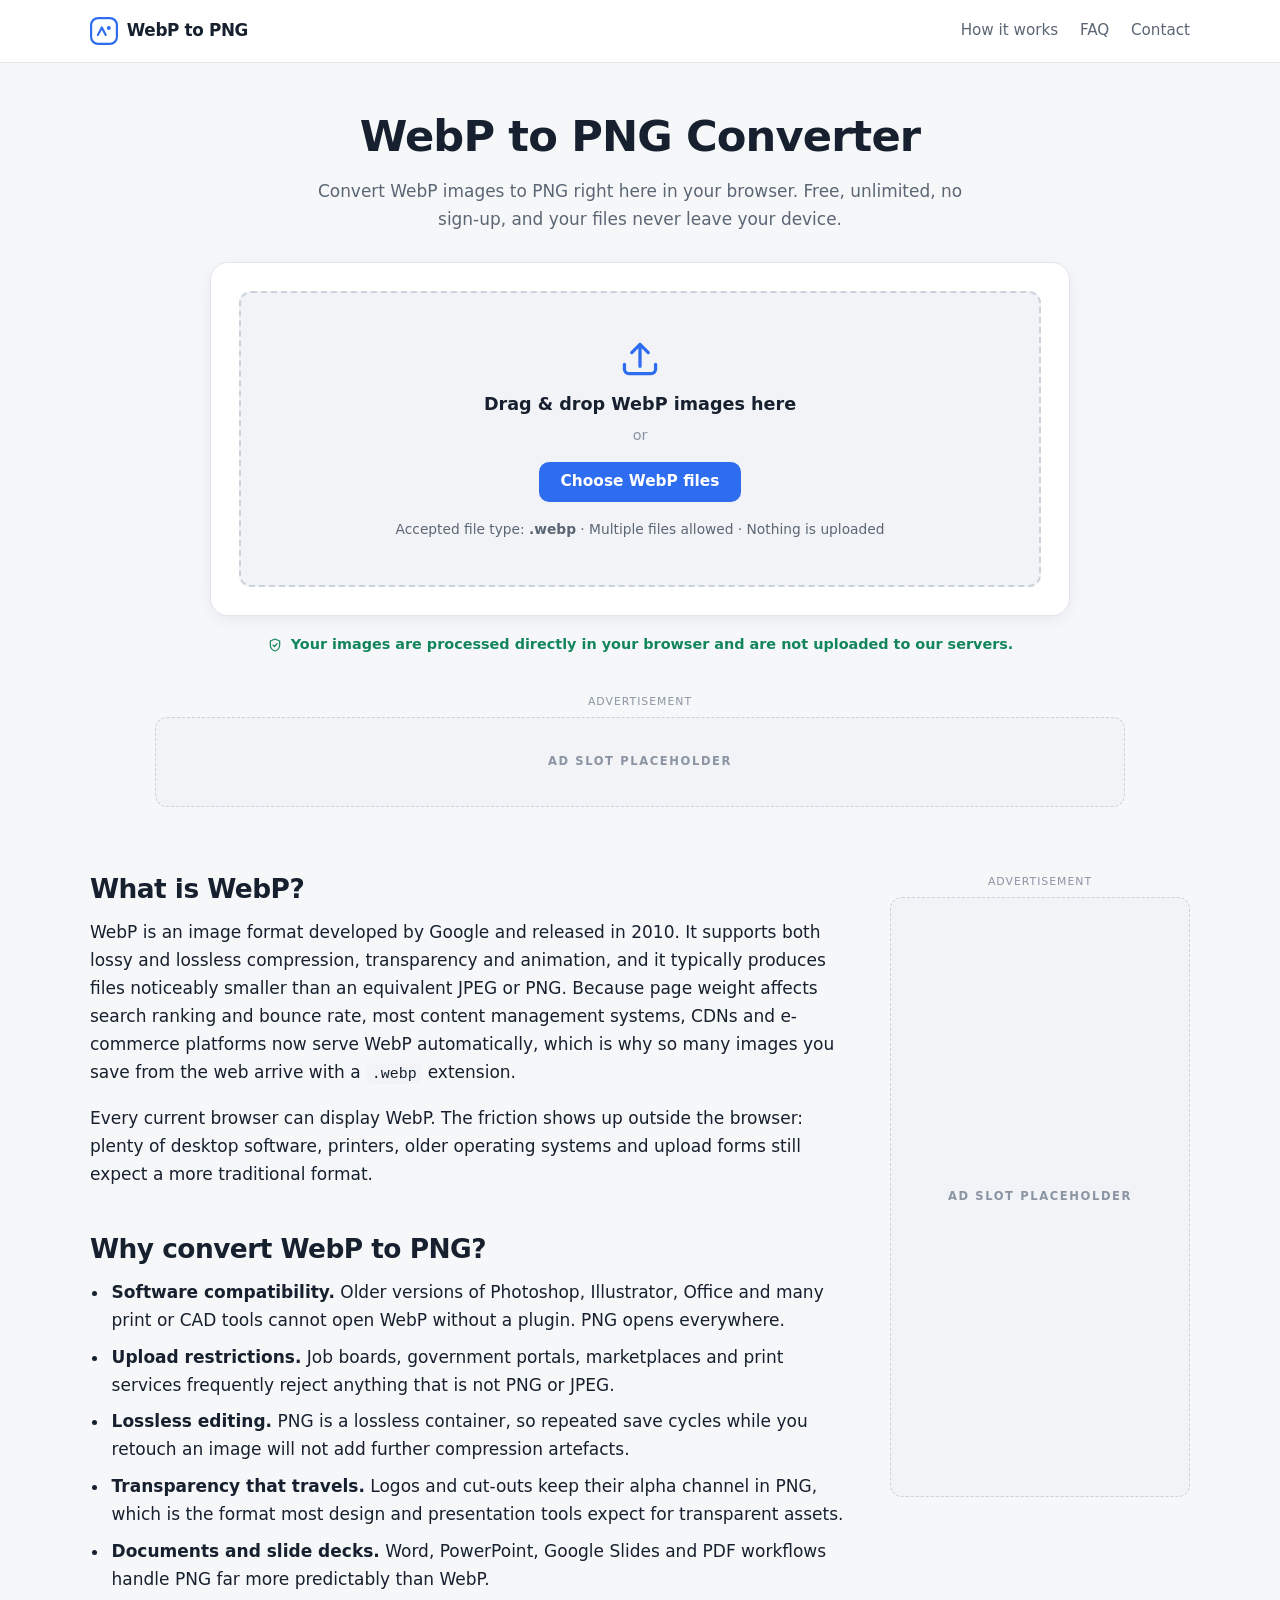
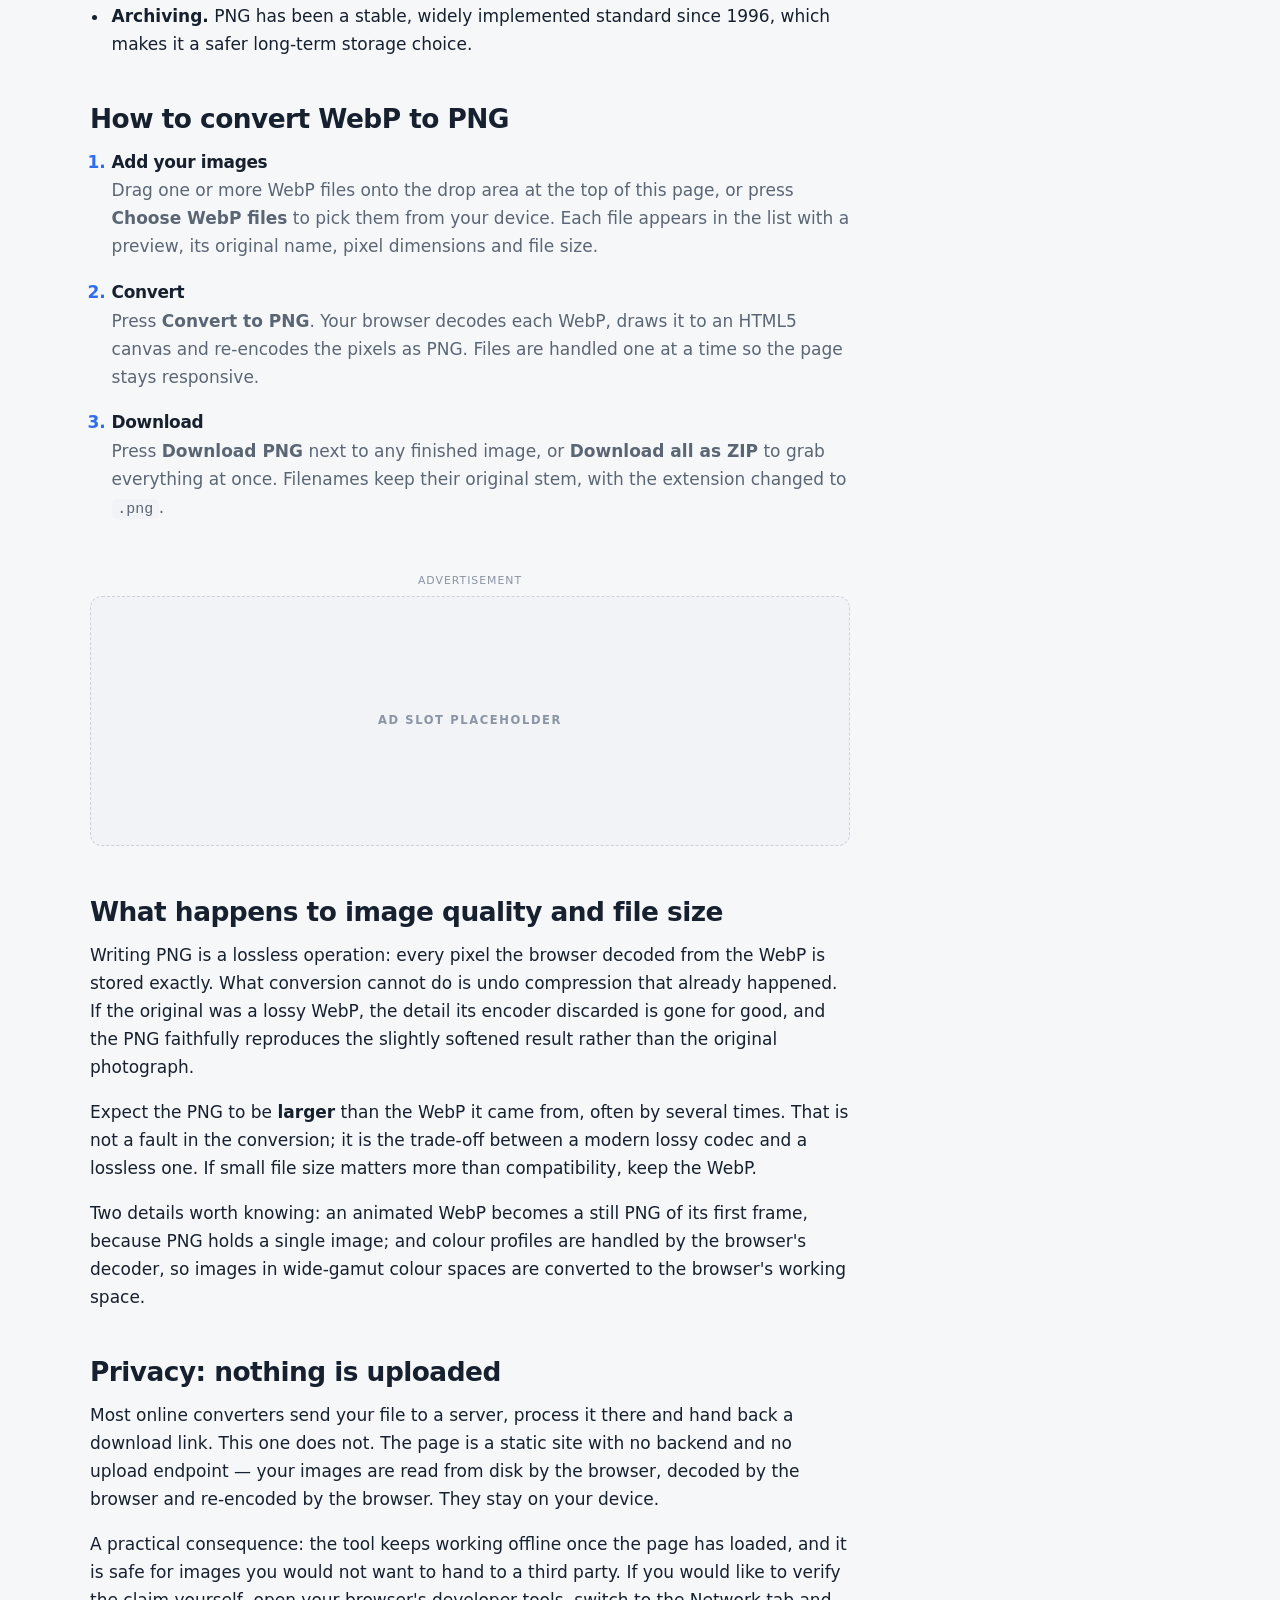
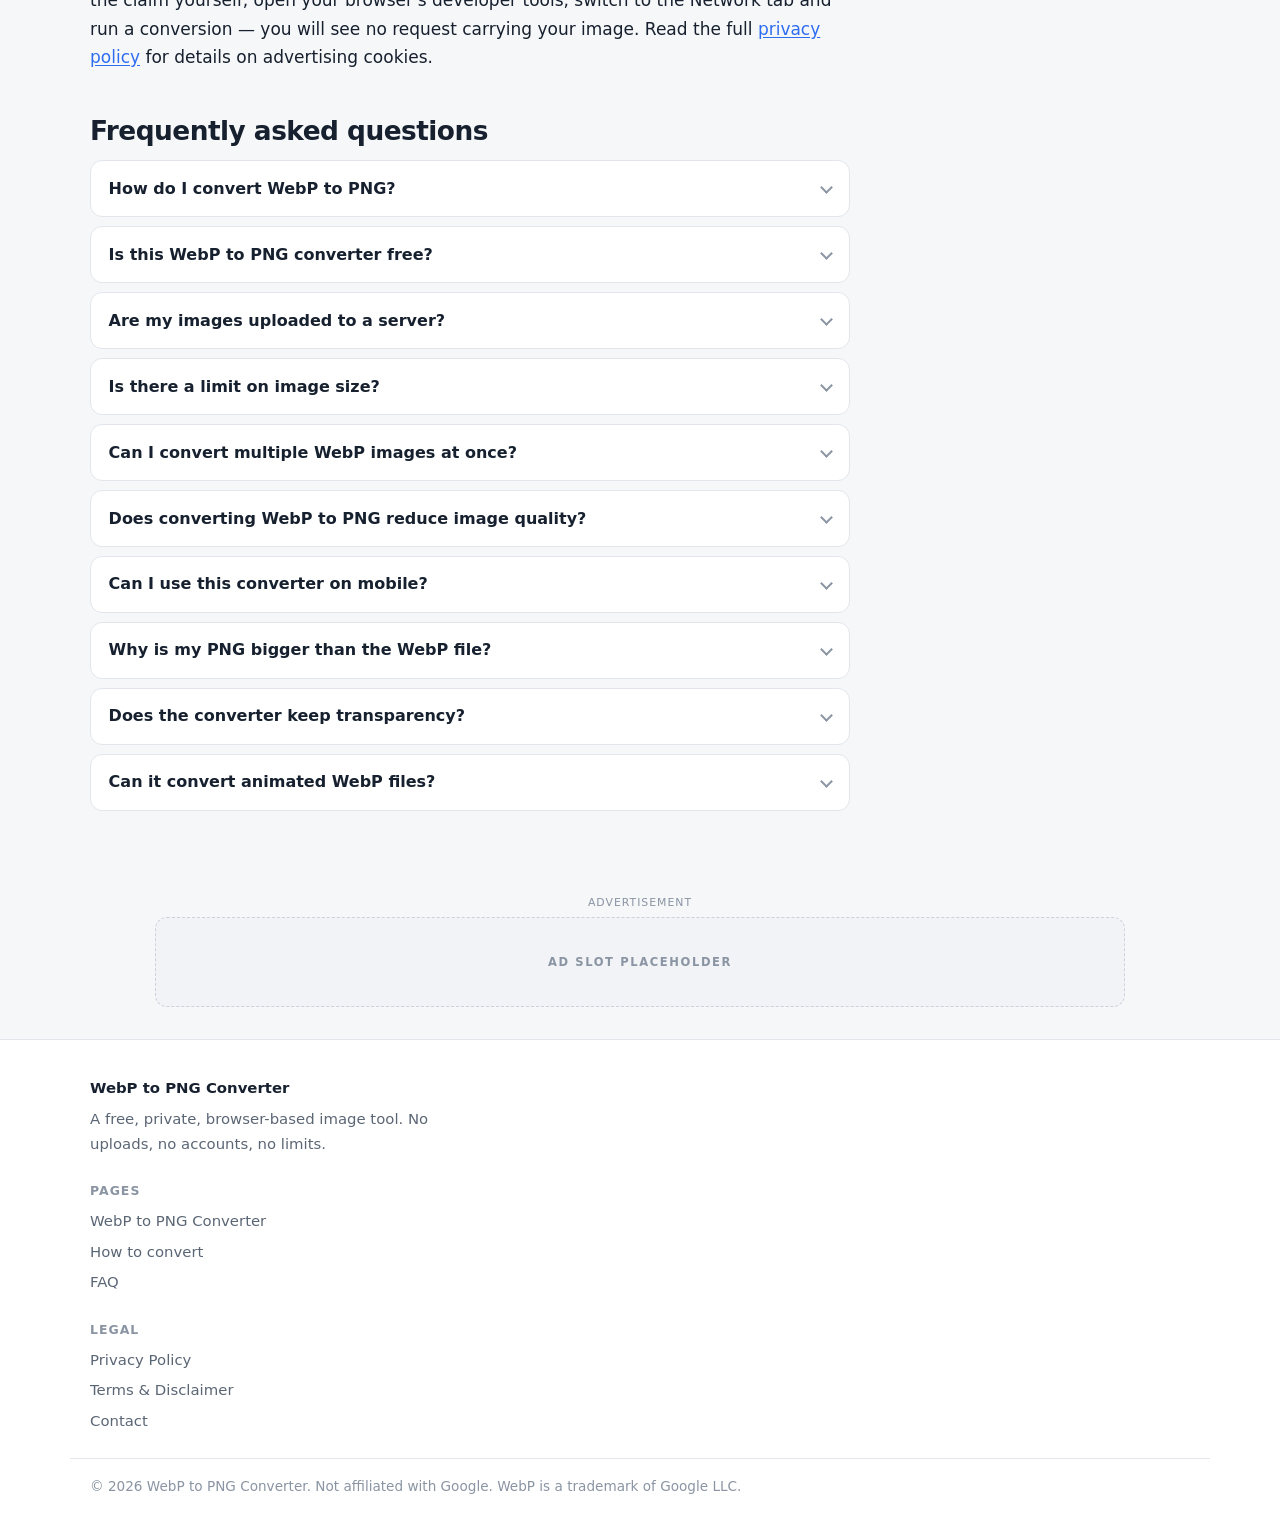
==== index.html @ 4c586018 "Add client-side WebP to PNG converter site A static, dependency-free tool that converts WebP images " ====
<!DOCTYPE html>
<html lang="en">
<head>
<meta charset="utf-8">
<meta name="viewport" content="width=device-width, initial-scale=1">
<meta name="theme-color" content="#0f172a" media="(prefers-color-scheme: dark)">
<meta name="theme-color" content="#ffffff" media="(prefers-color-scheme: light)">

<!-- ==========================================================================
     SEO METADATA
     Update the site URL in ONE place per page: the <link rel="canonical"> tag
     and the og:url / og:image tags below. See README.md -> "Configure site URL".
     ========================================================================== -->
<title>WebP to PNG Converter - Free Online Tool (No Upload)</title>
<meta name="description" content="Convert WebP to PNG online for free. Drag and drop one or many WebP images and download PNG files instantly. Conversion runs in your browser, so images are never uploaded.">
<link rel="canonical" href="https://tasmia288.github.io/image-tools/">
<meta name="robots" content="index, follow, max-image-preview:large">

<!-- Open Graph -->
<meta property="og:type" content="website">
<meta property="og:site_name" content="WebP to PNG Converter">
<meta property="og:title" content="WebP to PNG Converter - Free Online Tool (No Upload)">
<meta property="og:description" content="Convert WebP images to PNG in your browser. Free, unlimited, no sign-up, and your files never leave your device.">
<meta property="og:url" content="https://tasmia288.github.io/image-tools/">
<meta property="og:image" content="https://tasmia288.github.io/image-tools/assets/img/og-image.png">
<meta property="og:image:width" content="1200">
<meta property="og:image:height" content="630">
<meta property="og:image:alt" content="WebP to PNG Converter - convert images privately in your browser">
<meta property="og:locale" content="en_US">

<!-- Twitter / X -->
<meta name="twitter:card" content="summary_large_image">
<meta name="twitter:title" content="WebP to PNG Converter - Free Online Tool (No Upload)">
<meta name="twitter:description" content="Convert WebP images to PNG in your browser. Free, unlimited, no sign-up, and your files never leave your device.">
<meta name="twitter:image" content="https://tasmia288.github.io/image-tools/assets/img/og-image.png">

<link rel="icon" href="assets/img/favicon.svg" type="image/svg+xml">
<link rel="apple-touch-icon" href="assets/img/favicon.svg">
<link rel="stylesheet" href="assets/css/styles.css">

<!-- ==========================================================================
     GOOGLE SEARCH CONSOLE VERIFICATION
     Paste the HTML-tag verification meta here when you claim the property, e.g.
     <meta name="google-site-verification" content="YOUR_TOKEN">
     ========================================================================== -->

<!-- ==========================================================================
     GOOGLE ANALYTICS (optional)
     Paste your gtag.js snippet here. Left out by default so the page makes
     zero third-party requests out of the box.
     ========================================================================== -->

<!-- ==========================================================================
     GOOGLE ADSENSE LOADER
     After your site is approved, paste the single AdSense script tag here:
     <script async src="https://pagead2.googlesyndication.com/pagead/js/adsbygoogle.js?client=ca-pub-XXXXXXXXXXXXXXXX" crossorigin="anonymous"></script>
     Then fill in the individual .ad-slot containers further down the page.
     ========================================================================== -->

<script type="application/ld+json">
{
  "@context": "https://schema.org",
  "@graph": [
    {
      "@type": "WebApplication",
      "name": "WebP to PNG Converter",
      "url": "https://tasmia288.github.io/image-tools/",
      "applicationCategory": "MultimediaApplication",
      "operatingSystem": "Any modern web browser",
      "browserRequirements": "Requires JavaScript and HTML5 Canvas support",
      "description": "A free browser-based tool that converts WebP images to PNG without uploading files to a server.",
      "offers": { "@type": "Offer", "price": "0", "priceCurrency": "USD" }
    },
    {
      "@type": "HowTo",
      "name": "How to convert WebP to PNG",
      "totalTime": "PT1M",
      "step": [
        { "@type": "HowToStep", "name": "Add your WebP files", "text": "Drag WebP images onto the drop area, or use the Choose WebP files button to pick them from your device." },
        { "@type": "HowToStep", "name": "Convert", "text": "Press Convert to PNG. Each image is decoded and re-encoded as PNG inside your browser." },
        { "@type": "HowToStep", "name": "Download", "text": "Download each PNG individually, or use Download all as ZIP when you converted several images." }
      ]
    },
    {
      "@type": "FAQPage",
      "mainEntity": [
        {
          "@type": "Question",
          "name": "How do I convert WebP to PNG?",
          "acceptedAnswer": {
            "@type": "Answer",
            "text": "Add your WebP files to the drop area at the top of this page, press Convert to PNG, then download the results. The whole process runs in your browser and usually takes a second or two per image."
          }
        },
        {
          "@type": "Question",
          "name": "Is this WebP to PNG converter free?",
          "acceptedAnswer": {
            "@type": "Answer",
            "text": "Yes. There is no sign-up, no watermark and no daily quota. The site is supported by advertising, which is why you will see clearly marked ad areas around the tool."
          }
        },
        {
          "@type": "Question",
          "name": "Are my images uploaded to a server?",
          "acceptedAnswer": {
            "@type": "Answer",
            "text": "No. Conversion uses your browser's own image decoder and HTML5 Canvas. The site has no backend and no upload endpoint, so there is nowhere for a file to be sent. You can confirm this in the Network tab of your browser's developer tools."
          }
        },
        {
          "@type": "Question",
          "name": "Is there a limit on image size?",
          "acceptedAnswer": {
            "@type": "Answer",
            "text": "There is no fixed file-size limit, but conversion is bounded by your device's memory and your browser's maximum canvas size. Images wider or taller than 16,384 pixels, or with a very large total pixel count, may fail — mobile Safari is the strictest here. The tool tells you when an image exceeds what your browser can handle."
          }
        },
        {
          "@type": "Question",
          "name": "Can I convert multiple WebP images at once?",
          "acceptedAnswer": {
            "@type": "Answer",
            "text": "Yes. Add as many as you like. They are converted one after another so the interface stays responsive, and you can download them individually or together as a ZIP archive."
          }
        },
        {
          "@type": "Question",
          "name": "Does converting WebP to PNG reduce image quality?",
          "acceptedAnswer": {
            "@type": "Answer",
            "text": "The PNG step is lossless, so nothing is lost in conversion. However, if the source was a lossy WebP, the artefacts already baked into it remain — converting cannot restore detail that the WebP encoder discarded."
          }
        },
        {
          "@type": "Question",
          "name": "Can I use this converter on mobile?",
          "acceptedAnswer": {
            "@type": "Answer",
            "text": "Yes. The page is responsive and works in mobile Chrome, Safari, Firefox and Edge. Very large images may fail on phones because of tighter memory limits."
          }
        },
        {
          "@type": "Question",
          "name": "Why is my PNG bigger than the WebP file?",
          "acceptedAnswer": {
            "@type": "Answer",
            "text": "That is expected. WebP compresses photographic content much more aggressively than PNG. PNG is lossless, so it stores every pixel exactly and the file is usually several times larger."
          }
        },
        {
          "@type": "Question",
          "name": "Does the converter keep transparency?",
          "acceptedAnswer": {
            "@type": "Answer",
            "text": "Yes. WebP images with an alpha channel are drawn onto a transparent canvas, and PNG supports full alpha, so transparent areas survive the conversion."
          }
        },
        {
          "@type": "Question",
          "name": "Can it convert animated WebP files?",
          "acceptedAnswer": {
            "@type": "Answer",
            "text": "Only the first frame. PNG is a single-frame format, so an animated WebP converts to a still image."
          }
        }
      ]
    }
  ]
}
</script>
</head>
<body>

<a class="skip-link" href="#converter">Skip to the converter</a>

<header class="site-header">
  <div class="wrap header-inner">
    <a class="brand" href="./" aria-label="WebP to PNG Converter, home">
      <svg class="brand-mark" width="28" height="28" viewBox="0 0 32 32" aria-hidden="true" focusable="false">
        <rect x="1.25" y="1.25" width="29.5" height="29.5" rx="8" fill="none" stroke="currentColor" stroke-width="2.5"/>
        <path d="M9 20.5 13.5 12l4.5 8.5" fill="none" stroke="currentColor" stroke-width="2.5" stroke-linecap="round" stroke-linejoin="round"/>
        <circle cx="21.5" cy="12.5" r="2.25" fill="currentColor"/>
      </svg>
      <span class="brand-text">WebP&nbsp;to&nbsp;PNG</span>
    </a>
    <nav class="site-nav" aria-label="Primary">
      <a href="#how-to">How it works</a>
      <a href="#faq">FAQ</a>
      <a href="contact.html">Contact</a>
    </nav>
  </div>
</header>

<main id="main">

  <!-- ===================== CONVERTER (the product) ===================== -->
  <section class="hero" id="converter" aria-labelledby="page-title">
    <div class="wrap">
      <h1 id="page-title">WebP to PNG Converter</h1>
      <p class="lede">
        Convert WebP images to PNG right here in your browser. Free, unlimited, no sign-up,
        and your files never leave your device.
      </p>

      <div class="tool-card">
        <!-- Drop zone. The visible button is a real <label> for the file input,
             so keyboard and screen-reader users get the same entry point. -->
        <div class="dropzone" id="dropzone">
          <svg class="dropzone-icon" width="44" height="44" viewBox="0 0 24 24" aria-hidden="true" focusable="false">
            <path d="M12 16V4m0 0L7.5 8.5M12 4l4.5 4.5" fill="none" stroke="currentColor" stroke-width="1.8" stroke-linecap="round" stroke-linejoin="round"/>
            <path d="M3.5 15v2.5A2.5 2.5 0 0 0 6 20h12a2.5 2.5 0 0 0 2.5-2.5V15" fill="none" stroke="currentColor" stroke-width="1.8" stroke-linecap="round"/>
          </svg>
          <p class="dropzone-title">Drag &amp; drop WebP images here</p>
          <p class="dropzone-sub">or</p>

          <input type="file" id="file-input" class="visually-hidden"
                 accept="image/webp,.webp" multiple
                 aria-describedby="file-help">
          <label class="btn btn-primary" for="file-input">Choose WebP files</label>

          <p class="dropzone-hint" id="file-help">
            Accepted file type: <strong>.webp</strong> &middot; Multiple files allowed &middot; Nothing is uploaded
          </p>
        </div>

        <!-- Live region: every status change is announced once, politely. -->
        <p class="status" id="status" role="status" aria-live="polite"></p>

        <div class="progress" id="progress" hidden>
          <div class="progress-bar" id="progress-bar" role="progressbar"
               aria-label="Conversion progress" aria-valuemin="0" aria-valuemax="100" aria-valuenow="0"></div>
        </div>

        <ul class="file-list" id="file-list" aria-label="Selected images"></ul>

        <div class="toolbar" id="toolbar" hidden>
          <button type="button" class="btn btn-primary" id="convert-btn">Convert to PNG</button>
          <button type="button" class="btn btn-secondary" id="download-all-btn" hidden>Download all as ZIP</button>
          <button type="button" class="btn btn-ghost" id="clear-btn">Clear all</button>
        </div>
      </div>

      <p class="privacy-note">
        <svg width="16" height="16" viewBox="0 0 24 24" aria-hidden="true" focusable="false">
          <path d="M12 3l7 3v5.5c0 4.3-2.9 8.2-7 9.5-4.1-1.3-7-5.2-7-9.5V6l7-3z" fill="none" stroke="currentColor" stroke-width="1.8" stroke-linejoin="round"/>
          <path d="M9 12.2l2.1 2.1L15.2 10" fill="none" stroke="currentColor" stroke-width="1.8" stroke-linecap="round" stroke-linejoin="round"/>
        </svg>
        Your images are processed directly in your browser and are not uploaded to our servers.
      </p>

      <noscript>
        <p class="alert">This converter needs JavaScript, because the conversion runs on your own device rather than on a server. Please enable JavaScript to use the tool.</p>
      </noscript>
    </div>
  </section>

  <!-- =========================================================================
       AD SLOT 1 - horizontal leaderboard, below the converter.
       Replace the placeholder <div> inside with your AdSense <ins> unit:
         <ins class="adsbygoogle" style="display:block"
              data-ad-client="ca-pub-XXXXXXXXXXXXXXXX"
              data-ad-slot="XXXXXXXXXX"
              data-ad-format="auto" data-full-width-responsive="true"></ins>
         <script>(adsbygoogle = window.adsbygoogle || []).push({});</script>
       Keep the <aside class="ad-slot"> wrapper - it reserves height so the page
       does not shift when the ad loads.
       ========================================================================= -->
  <aside class="ad-slot ad-slot--leaderboard wrap" aria-label="Advertisement">
    <div class="ad-container">AD SLOT PLACEHOLDER</div>
  </aside>

  <!-- ===================== SEO / HELP CONTENT ===================== -->
  <div class="wrap content-grid">
    <div class="content-main">

      <section class="section" id="what-is-webp" aria-labelledby="what-is-webp-h">
        <h2 id="what-is-webp-h">What is WebP?</h2>
        <p>
          WebP is an image format developed by Google and released in 2010. It supports both lossy and
          lossless compression, transparency and animation, and it typically produces files
          noticeably smaller than an equivalent JPEG or PNG. Because page weight affects search ranking
          and bounce rate, most content management systems, CDNs and e-commerce platforms now serve WebP
          automatically, which is why so many images you save from the web arrive with a
          <code>.webp</code> extension.
        </p>
        <p>
          Every current browser can display WebP. The friction shows up outside the browser: plenty of
          desktop software, printers, older operating systems and upload forms still expect a more
          traditional format.
        </p>
      </section>

      <section class="section" id="why-convert" aria-labelledby="why-convert-h">
        <h2 id="why-convert-h">Why convert WebP to PNG?</h2>
        <ul class="reason-list">
          <li><strong>Software compatibility.</strong> Older versions of Photoshop, Illustrator, Office and many print or CAD tools cannot open WebP without a plugin. PNG opens everywhere.</li>
          <li><strong>Upload restrictions.</strong> Job boards, government portals, marketplaces and print services frequently reject anything that is not PNG or JPEG.</li>
          <li><strong>Lossless editing.</strong> PNG is a lossless container, so repeated save cycles while you retouch an image will not add further compression artefacts.</li>
          <li><strong>Transparency that travels.</strong> Logos and cut-outs keep their alpha channel in PNG, which is the format most design and presentation tools expect for transparent assets.</li>
          <li><strong>Documents and slide decks.</strong> Word, PowerPoint, Google Slides and PDF workflows handle PNG far more predictably than WebP.</li>
          <li><strong>Archiving.</strong> PNG has been a stable, widely implemented standard since 1996, which makes it a safer long-term storage choice.</li>
        </ul>
      </section>

      <section class="section" id="how-to" aria-labelledby="how-to-h">
        <h2 id="how-to-h">How to convert WebP to PNG</h2>
        <ol class="steps">
          <li>
            <h3>Add your images</h3>
            <p>Drag one or more WebP files onto the drop area at the top of this page, or press <strong>Choose WebP files</strong> to pick them from your device. Each file appears in the list with a preview, its original name, pixel dimensions and file size.</p>
          </li>
          <li>
            <h3>Convert</h3>
            <p>Press <strong>Convert to PNG</strong>. Your browser decodes each WebP, draws it to an HTML5 canvas and re-encodes the pixels as PNG. Files are handled one at a time so the page stays responsive.</p>
          </li>
          <li>
            <h3>Download</h3>
            <p>Press <strong>Download PNG</strong> next to any finished image, or <strong>Download all as ZIP</strong> to grab everything at once. Filenames keep their original stem, with the extension changed to <code>.png</code>.</p>
          </li>
        </ol>
      </section>

      <!-- =====================================================================
           AD SLOT 2 - in-content rectangle, between two content sections.
           Insert your responsive AdSense <ins> unit inside .ad-container.
           Hidden on small screens (see styles.css) to keep mobile ad density low.
           ===================================================================== -->
      <aside class="ad-slot ad-slot--incontent" aria-label="Advertisement">
        <div class="ad-container">AD SLOT PLACEHOLDER</div>
      </aside>

      <section class="section" id="quality" aria-labelledby="quality-h">
        <h2 id="quality-h">What happens to image quality and file size</h2>
        <p>
          Writing PNG is a lossless operation: every pixel the browser decoded from the WebP is stored
          exactly. What conversion cannot do is undo compression that already happened. If the original
          was a lossy WebP, the detail its encoder discarded is gone for good, and the PNG faithfully
          reproduces the slightly softened result rather than the original photograph.
        </p>
        <p>
          Expect the PNG to be <strong>larger</strong> than the WebP it came from, often by several times.
          That is not a fault in the conversion; it is the trade-off between a modern lossy codec and a
          lossless one. If small file size matters more than compatibility, keep the WebP.
        </p>
        <p>
          Two details worth knowing: an animated WebP becomes a still PNG of its first frame, because PNG
          holds a single image; and colour profiles are handled by the browser's decoder, so images in
          wide-gamut colour spaces are converted to the browser's working space.
        </p>
      </section>

      <section class="section" id="privacy-section" aria-labelledby="privacy-h">
        <h2 id="privacy-h">Privacy: nothing is uploaded</h2>
        <p>
          Most online converters send your file to a server, process it there and hand back a download
          link. This one does not. The page is a static site with no backend and no upload endpoint —
          your images are read from disk by the browser, decoded by the browser and re-encoded by the
          browser. They stay on your device.
        </p>
        <p>
          A practical consequence: the tool keeps working offline once the page has loaded, and it is
          safe for images you would not want to hand to a third party. If you would like to verify the
          claim yourself, open your browser's developer tools, switch to the Network tab and run a
          conversion — you will see no request carrying your image. Read the full
          <a href="privacy.html">privacy policy</a> for details on advertising cookies.
        </p>
      </section>

      <section class="section" id="faq" aria-labelledby="faq-h">
        <h2 id="faq-h">Frequently asked questions</h2>
        <div class="faq">
          <details>
            <summary>How do I convert WebP to PNG?</summary>
            <p>Add your WebP files to the drop area at the top of this page, press <strong>Convert to PNG</strong>, then download the results. The whole process runs in your browser and usually takes a second or two per image.</p>
          </details>
          <details>
            <summary>Is this WebP to PNG converter free?</summary>
            <p>Yes. There is no sign-up, no watermark and no daily quota. The site is supported by advertising, which is why you will see clearly marked ad areas around the tool.</p>
          </details>
          <details>
            <summary>Are my images uploaded to a server?</summary>
            <p>No. Conversion uses your browser's own image decoder and HTML5 Canvas. The site has no backend and no upload endpoint, so there is nowhere for a file to be sent. You can confirm this in the Network tab of your browser's developer tools.</p>
          </details>
          <details>
            <summary>Is there a limit on image size?</summary>
            <p>There is no fixed file-size limit, but conversion is bounded by your device's memory and your browser's maximum canvas size. Images wider or taller than 16,384 pixels, or with a very large total pixel count, may fail — mobile Safari is the strictest here. The tool tells you when an image exceeds what your browser can handle.</p>
          </details>
          <details>
            <summary>Can I convert multiple WebP images at once?</summary>
            <p>Yes. Add as many as you like. They are converted one after another so the interface stays responsive, and you can download them individually or together as a ZIP archive.</p>
          </details>
          <details>
            <summary>Does converting WebP to PNG reduce image quality?</summary>
            <p>The PNG step is lossless, so nothing is lost in conversion. However, if the source was a lossy WebP, the artefacts already baked into it remain — converting cannot restore detail that the WebP encoder discarded.</p>
          </details>
          <details>
            <summary>Can I use this converter on mobile?</summary>
            <p>Yes. The page is responsive and works in mobile Chrome, Safari, Firefox and Edge. Very large images may fail on phones because of tighter memory limits.</p>
          </details>
          <details>
            <summary>Why is my PNG bigger than the WebP file?</summary>
            <p>That is expected. WebP compresses photographic content much more aggressively than PNG. PNG is lossless, so it stores every pixel exactly and the file is usually several times larger.</p>
          </details>
          <details>
            <summary>Does the converter keep transparency?</summary>
            <p>Yes. WebP images with an alpha channel are drawn onto a transparent canvas, and PNG supports full alpha, so transparent areas survive the conversion.</p>
          </details>
          <details>
            <summary>Can it convert animated WebP files?</summary>
            <p>Only the first frame. PNG is a single-frame format, so an animated WebP converts to a still image.</p>
          </details>
        </div>
      </section>

    </div>

    <!-- =======================================================================
         AD SLOT 3 - desktop sidebar, sticky. Sits beside the article text,
         never beside the converter or its buttons. Hidden below 1080px.
         Insert your AdSense <ins> unit inside .ad-container.
         ======================================================================= -->
    <aside class="ad-rail" aria-label="Advertisement">
      <div class="ad-slot ad-slot--rail">
        <div class="ad-container">AD SLOT PLACEHOLDER</div>
      </div>
    </aside>
  </div>

  <!-- =========================================================================
       AD SLOT 4 - horizontal unit above the footer, after the content.
       Insert your AdSense <ins> unit inside .ad-container.
       ========================================================================= -->
  <aside class="ad-slot ad-slot--leaderboard wrap" aria-label="Advertisement">
    <div class="ad-container">AD SLOT PLACEHOLDER</div>
  </aside>

</main>

<footer class="site-footer">
  <div class="wrap footer-inner">
    <div class="footer-brand">
      <strong>WebP to PNG Converter</strong>
      <p>A free, private, browser-based image tool. No uploads, no accounts, no limits.</p>
    </div>
    <nav class="footer-nav" aria-label="Footer">
      <h2 class="footer-heading">Pages</h2>
      <ul>
        <li><a href="./">WebP to PNG Converter</a></li>
        <li><a href="#how-to">How to convert</a></li>
        <li><a href="#faq">FAQ</a></li>
      </ul>
    </nav>
    <nav class="footer-nav" aria-label="Legal">
      <h2 class="footer-heading">Legal</h2>
      <ul>
        <li><a href="privacy.html">Privacy Policy</a></li>
        <li><a href="terms.html">Terms &amp; Disclaimer</a></li>
        <li><a href="contact.html">Contact</a></li>
      </ul>
    </nav>
  </div>
  <div class="wrap footer-bottom">
    <p>&copy; <span id="year">2026</span> WebP to PNG Converter. Not affiliated with Google. WebP is a trademark of Google LLC.</p>
  </div>
</footer>

<script type="module" src="assets/js/app.js"></script>
</body>
</html>
---- assets/css/styles.css ----
/* ==========================================================================
   WebP to PNG Converter - single stylesheet
   Order: tokens -> reset -> layout -> header -> converter -> content -> ads
          -> footer -> responsive
   No external fonts or CSS frameworks: the page renders on first paint.
   ========================================================================== */

/* ---------- Design tokens ---------- */
:root {
  --bg:            #f6f7f9;
  --surface:       #ffffff;
  --surface-alt:   #f1f3f6;
  --border:        #e2e6ec;
  --border-strong: #cbd2dc;
  --text:          #16202e;
  --text-muted:    #5b6675;
  --text-faint:    #8a94a3;
  --accent:        #2f6df0;
  --accent-hover:  #2559cc;
  --accent-soft:   #eaf1fe;
  --success:       #12855b;
  --success-soft:  #e6f5ef;
  --danger:        #c2321f;
  --danger-soft:   #fdecea;

  --radius:    12px;
  --radius-lg: 18px;
  --shadow-sm: 0 1px 2px rgba(16, 24, 40, .05);
  --shadow-md: 0 4px 20px -6px rgba(16, 24, 40, .12);

  --wrap:   1140px;
  --gutter: 20px;

  --font: system-ui, -apple-system, "Segoe UI", Roboto, "Helvetica Neue", Arial, sans-serif;
  --mono: ui-monospace, SFMono-Regular, Menlo, Consolas, monospace;
}

@media (prefers-color-scheme: dark) {
  :root {
    --bg:            #0e131b;
    --surface:       #161d27;
    --surface-alt:   #1c2531;
    --border:        #28313d;
    --border-strong: #3a4553;
    --text:          #e8ecf2;
    --text-muted:    #a3adbb;
    --text-faint:    #7c8797;
    --accent:        #6d9bff;
    --accent-hover:  #8bb0ff;
    --accent-soft:   #1b2740;
    --success:       #4ecfa0;
    --success-soft:  #142a23;
    --danger:        #ff8f7e;
    --danger-soft:   #33191a;
    --shadow-md:     0 4px 20px -6px rgba(0, 0, 0, .5);
  }
}

/* ---------- Reset ---------- */
*, *::before, *::after { box-sizing: border-box; }
/* Components below set display:flex/grid, which would otherwise beat the UA
   rule for [hidden] and leave "hidden" elements on screen. */
[hidden] { display: none !important; }
html { -webkit-text-size-adjust: 100%; scroll-behavior: smooth; }
@media (prefers-reduced-motion: reduce) {
  html { scroll-behavior: auto; }
  *, *::before, *::after { animation-duration: .001ms !important; transition-duration: .001ms !important; }
}
body {
  margin: 0;
  font-family: var(--font);
  font-size: 17px;
  line-height: 1.65;
  color: var(--text);
  background: var(--bg);
  -webkit-font-smoothing: antialiased;
}
img, svg { max-width: 100%; }
h1, h2, h3 { line-height: 1.2; margin: 0 0 .5em; letter-spacing: -.02em; font-weight: 650; }
h1 { font-size: clamp(1.9rem, 1.3rem + 2.4vw, 2.7rem); }
h2 { font-size: clamp(1.35rem, 1.1rem + 1vw, 1.65rem); }
h3 { font-size: 1.06rem; font-weight: 640; }
p  { margin: 0 0 1em; }
code { font-family: var(--mono); font-size: .88em; background: var(--surface-alt); padding: .12em .38em; border-radius: 5px; }
a { color: var(--accent); text-underline-offset: 2px; }
a:hover { color: var(--accent-hover); }

/* Focus: always visible, never removed. */
:focus-visible {
  outline: 3px solid var(--accent);
  outline-offset: 2px;
  border-radius: 4px;
}

.visually-hidden {
  position: absolute; width: 1px; height: 1px; padding: 0; margin: -1px;
  overflow: hidden; clip: rect(0 0 0 0); clip-path: inset(50%); white-space: nowrap;
}

.skip-link {
  position: absolute; left: 50%; top: 0; transform: translate(-50%, -120%);
  z-index: 100; background: var(--accent); color: #fff; font-weight: 600;
  padding: .7rem 1.2rem; border-radius: 0 0 10px 10px; text-decoration: none;
}
.skip-link:focus { transform: translate(-50%, 0); color: #fff; }

/* ---------- Layout ---------- */
.wrap { width: 100%; max-width: var(--wrap); margin-inline: auto; padding-inline: var(--gutter); }

/* ---------- Header ---------- */
.site-header {
  background: var(--surface);
  border-bottom: 1px solid var(--border);
}
.header-inner {
  display: flex; align-items: center; justify-content: space-between;
  gap: 1rem; min-height: 62px;
}
.brand {
  display: inline-flex; align-items: center; gap: .55rem;
  color: var(--text); text-decoration: none; font-weight: 680; font-size: 1.05rem;
  letter-spacing: -.02em;
}
.brand-mark { color: var(--accent); flex: none; }
.site-nav { display: flex; gap: 1.35rem; font-size: .95rem; }
.site-nav a { color: var(--text-muted); text-decoration: none; font-weight: 500; }
.site-nav a:hover { color: var(--text); text-decoration: underline; }

/* ---------- Hero + converter ---------- */
.hero { padding: clamp(1.75rem, 1rem + 3vw, 3rem) 0 .5rem; text-align: center; }
.hero h1 { margin-bottom: .35em; }
.lede {
  max-width: 60ch; margin: 0 auto 1.75rem;
  font-size: 1.06rem; color: var(--text-muted);
}

.tool-card {
  max-width: 860px; margin: 0 auto;
  background: var(--surface);
  border: 1px solid var(--border);
  border-radius: var(--radius-lg);
  box-shadow: var(--shadow-md);
  padding: clamp(1rem, .5rem + 2vw, 1.75rem);
  text-align: left;
}

.dropzone {
  border: 2px dashed var(--border-strong);
  border-radius: var(--radius);
  background: var(--surface-alt);
  padding: clamp(1.5rem, 1rem + 3vw, 2.75rem) 1.25rem;
  text-align: center;
  transition: border-color .15s ease, background-color .15s ease;
}
.dropzone.is-dragover {
  border-color: var(--accent);
  background: var(--accent-soft);
}
.dropzone-icon { color: var(--accent); display: block; margin: 0 auto .6rem; }
.dropzone-title { font-size: 1.1rem; font-weight: 620; margin-bottom: .3rem; }
.dropzone-sub { color: var(--text-faint); font-size: .9rem; margin-bottom: .85rem; }
.dropzone-hint { margin: 1rem 0 0; font-size: .86rem; color: var(--text-muted); }

/* ---------- Buttons ---------- */
.btn {
  display: inline-flex; align-items: center; justify-content: center; gap: .45rem;
  font: inherit; font-weight: 600; font-size: .96rem; line-height: 1;
  padding: .72rem 1.3rem; border-radius: 10px; border: 1px solid transparent;
  cursor: pointer; text-decoration: none; white-space: nowrap;
  transition: background-color .15s ease, border-color .15s ease, color .15s ease;
}
.btn-primary { background: var(--accent); color: #fff; }
.btn-primary:hover { background: var(--accent-hover); color: #fff; }
.btn-secondary { background: var(--surface); color: var(--text); border-color: var(--border-strong); }
.btn-secondary:hover { background: var(--surface-alt); color: var(--text); }
.btn-ghost { background: transparent; color: var(--text-muted); }
.btn-ghost:hover { background: var(--surface-alt); color: var(--text); }
.btn-sm { padding: .5rem .85rem; font-size: .87rem; border-radius: 8px; }
.btn:disabled, .btn[aria-disabled="true"] { opacity: .55; cursor: not-allowed; }

/* ---------- Status + progress ---------- */
.status { margin: 1rem 0 0; font-size: .93rem; color: var(--text-muted); min-height: 1.5em; }
.status:empty { margin: 0; min-height: 0; }
.status.is-error { color: var(--danger); font-weight: 550; }
.status.is-done  { color: var(--success); font-weight: 550; }

.progress {
  margin-top: .6rem; height: 6px; border-radius: 99px;
  background: var(--surface-alt); overflow: hidden;
}
.progress-bar {
  height: 100%; width: 0%; background: var(--accent);
  border-radius: 99px; transition: width .2s ease;
}

/* ---------- File list ---------- */
.file-list { list-style: none; margin: 1.15rem 0 0; padding: 0; display: grid; gap: .7rem; }
.file-list:empty { margin: 0; }

.file-item {
  display: grid;
  grid-template-columns: 64px minmax(0, 1fr) auto;
  gap: .9rem; align-items: center;
  padding: .7rem; border: 1px solid var(--border);
  border-radius: var(--radius); background: var(--surface);
}
.file-item.is-error { border-color: var(--danger); background: var(--danger-soft); }

.thumb {
  width: 64px; height: 64px; border-radius: 8px; overflow: hidden;
  background:
    linear-gradient(45deg, var(--surface-alt) 25%, transparent 25%, transparent 75%, var(--surface-alt) 75%) 0 0/16px 16px,
    linear-gradient(45deg, var(--surface-alt) 25%, transparent 25%, transparent 75%, var(--surface-alt) 75%) 8px 8px/16px 16px,
    var(--surface);
  border: 1px solid var(--border);
  display: grid; place-items: center; flex: none;
}
.thumb img { width: 100%; height: 100%; object-fit: contain; display: block; }
.thumb-fallback { color: var(--text-faint); font-size: .68rem; font-weight: 600; letter-spacing: .04em; }

.file-meta { min-width: 0; }
.file-name {
  font-weight: 600; font-size: .95rem; margin: 0 0 .15rem;
  overflow: hidden; text-overflow: ellipsis; white-space: nowrap;
}
.file-sub { margin: 0; font-size: .83rem; color: var(--text-muted); }
.file-sub .sep { opacity: .5; margin: 0 .35rem; }
.file-state { font-weight: 600; }
.file-state.is-done  { color: var(--success); }
.file-state.is-error { color: var(--danger); }
.file-actions { display: flex; align-items: center; gap: .4rem; flex-wrap: wrap; justify-content: flex-end; }

.icon-btn {
  width: 34px; height: 34px; display: grid; place-items: center;
  border-radius: 8px; border: 1px solid var(--border-strong);
  background: var(--surface); color: var(--text-muted);
  cursor: pointer; padding: 0; flex: none;
}
.icon-btn:hover { background: var(--surface-alt); color: var(--danger); border-color: var(--danger); }

.toolbar {
  display: flex; flex-wrap: wrap; gap: .6rem; align-items: center;
  margin-top: 1.15rem; padding-top: 1.15rem; border-top: 1px solid var(--border);
}
.toolbar .btn-ghost { margin-left: auto; }

.privacy-note {
  display: flex; align-items: center; justify-content: center; gap: .5rem;
  max-width: 860px; margin: 1.1rem auto 0;
  font-size: .9rem; color: var(--success); font-weight: 550; text-align: left;
}
.privacy-note svg { flex: none; }

.alert {
  max-width: 860px; margin: 1rem auto 0; padding: .9rem 1.1rem;
  border-radius: var(--radius); border: 1px solid var(--danger);
  background: var(--danger-soft); color: var(--text); text-align: left; font-size: .95rem;
}

/* ---------- Content ---------- */
.content-grid {
  display: grid;
  grid-template-columns: minmax(0, 1fr);
  gap: 2.5rem;
  padding-block: 1rem 2rem;
}
.content-main { min-width: 0; max-width: 76ch; }
.section { padding-block: 1.4rem; }
.section > p:last-child { margin-bottom: 0; }

.reason-list { margin: 0; padding-left: 1.2rem; display: grid; gap: .55rem; }
.reason-list li { padding-left: .15rem; }

.steps { margin: 0; padding-left: 1.35rem; display: grid; gap: 1.1rem; counter-reset: none; }
.steps li::marker { font-weight: 700; color: var(--accent); }
.steps h3 { margin-bottom: .25em; }
.steps p { margin: 0; color: var(--text-muted); }

.faq { display: grid; gap: .55rem; }
.faq details {
  border: 1px solid var(--border); border-radius: var(--radius);
  background: var(--surface); overflow: hidden;
}
.faq summary {
  cursor: pointer; list-style: none; padding: .9rem 2.6rem .9rem 1.1rem;
  font-weight: 600; font-size: 1rem; position: relative;
}
.faq summary::-webkit-details-marker { display: none; }
.faq summary::after {
  content: ""; position: absolute; right: 1.15rem; top: 50%;
  width: 9px; height: 9px; margin-top: -6px;
  border-right: 2px solid var(--text-faint); border-bottom: 2px solid var(--text-faint);
  transform: rotate(45deg); transition: transform .15s ease;
}
.faq details[open] summary::after { transform: rotate(225deg); margin-top: -2px; }
.faq summary:hover { background: var(--surface-alt); }
.faq details > p { margin: 0; padding: 0 1.1rem 1.05rem; color: var(--text-muted); }

/* ==========================================================================
   AD SLOTS
   Every unit reserves its height up-front so a late-loading ad cannot push
   the page around (CLS). If an ad never loads, the reserved box simply stays
   empty - nothing else in the layout depends on it.
   ========================================================================== */
.ad-slot {
  display: block;
  margin-inline: auto;
  margin-block: 1.75rem;
}
.ad-slot::before {
  content: "Advertisement";
  display: block;
  font-size: .68rem; letter-spacing: .09em; text-transform: uppercase;
  color: var(--text-faint); text-align: center; margin-bottom: .35rem;
}
.ad-container {
  display: grid; place-items: center;
  width: 100%;
  border: 1px dashed var(--border-strong);
  border-radius: var(--radius);
  background: var(--surface-alt);
  color: var(--text-faint);
  font-size: .72rem; letter-spacing: .14em; font-weight: 600;
  overflow: hidden;
}
/* Height reservations, matched to standard AdSense responsive sizes. */
.ad-slot--leaderboard .ad-container { min-height: 100px; }
.ad-slot--incontent   .ad-container { min-height: 250px; }
.ad-slot--rail        .ad-container { min-height: 600px; }

@media (min-width: 768px) {
  .ad-slot--leaderboard .ad-container { min-height: 90px; max-width: 970px; margin-inline: auto; }
}

/* Desktop-only sidebar rail. */
.ad-rail { display: none; }
.ad-slot--rail { position: sticky; top: 1.5rem; margin-block: 0; }

/* Keep mobile ad density low: drop the in-content rectangle on small screens. */
@media (max-width: 599px) {
  .ad-slot--incontent { display: none; }
}

/* ---------- Footer ---------- */
.site-footer {
  margin-top: 2rem;
  background: var(--surface);
  border-top: 1px solid var(--border);
  font-size: .93rem;
}
.footer-inner {
  display: grid; gap: 1.75rem;
  grid-template-columns: minmax(0, 1fr);
  padding-block: 2.25rem 1.5rem;
}
.footer-brand p { color: var(--text-muted); margin: .4rem 0 0; max-width: 42ch; }
.footer-heading { font-size: .78rem; text-transform: uppercase; letter-spacing: .08em; color: var(--text-faint); margin: 0 0 .6rem; font-weight: 650; }
.footer-nav ul { list-style: none; margin: 0; padding: 0; display: grid; gap: .4rem; }
.footer-nav a { color: var(--text-muted); text-decoration: none; }
.footer-nav a:hover { color: var(--accent); text-decoration: underline; }
.footer-bottom {
  border-top: 1px solid var(--border);
  padding-block: 1rem 1.5rem;
}
.footer-bottom p { margin: 0; color: var(--text-faint); font-size: .85rem; }

/* ---------- Article pages (privacy / terms / contact) ---------- */
.page-header { padding: 2.25rem 0 .5rem; }
.page-header .updated { color: var(--text-faint); font-size: .88rem; margin: 0; }
.prose { max-width: 72ch; padding-bottom: 2rem; }
.prose h2 { margin-top: 2rem; }
.prose h3 { margin-top: 1.5rem; }
.prose ul { padding-left: 1.2rem; display: grid; gap: .45rem; margin: 0 0 1em; }
.callout {
  border: 1px solid var(--border); border-left: 3px solid var(--accent);
  background: var(--surface); border-radius: var(--radius);
  padding: 1rem 1.15rem; margin: 0 0 1.5rem;
}
.callout p:last-child { margin-bottom: 0; }
.contact-link { font-size: 1.05rem; font-weight: 600; }

/* ---------- Responsive ---------- */
@media (max-width: 520px) {
  body { font-size: 16px; }
  .site-nav { gap: 1rem; font-size: .9rem; }
  /* The whole page is the "how it works" guide; drop the link before it wraps. */
  .site-nav a[href$="#how-to"] { display: none; }
  .brand-text { font-size: .98rem; }
  .file-item { grid-template-columns: 52px minmax(0, 1fr); }
  .thumb { width: 52px; height: 52px; }
  .file-actions { grid-column: 1 / -1; justify-content: stretch; }
  .file-actions .btn { flex: 1; }
  .toolbar .btn { flex: 1 1 100%; }
  .toolbar .btn-ghost { margin-left: 0; }
  .privacy-note { align-items: flex-start; }
}

@media (min-width: 1080px) {
  .content-grid { grid-template-columns: minmax(0, 1fr) 300px; }
  .ad-rail { display: block; padding-top: 1.4rem; }
}
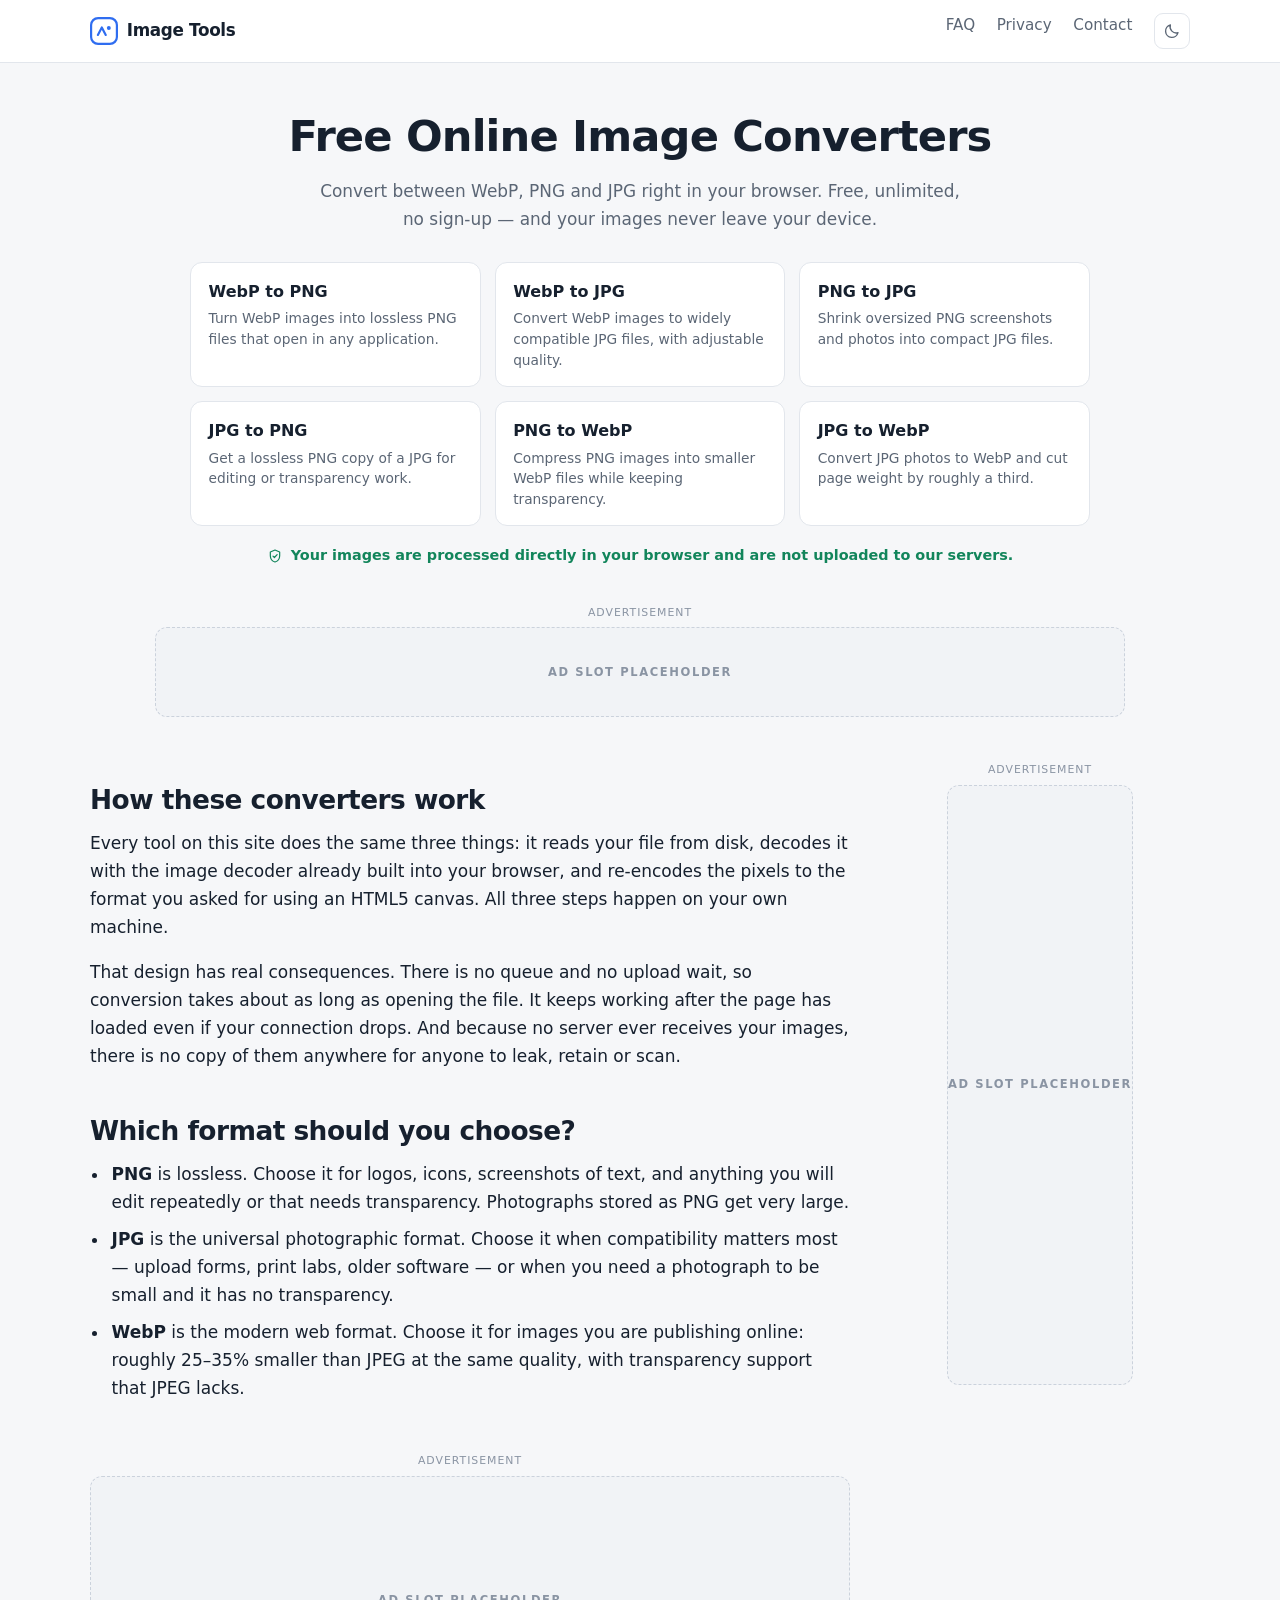
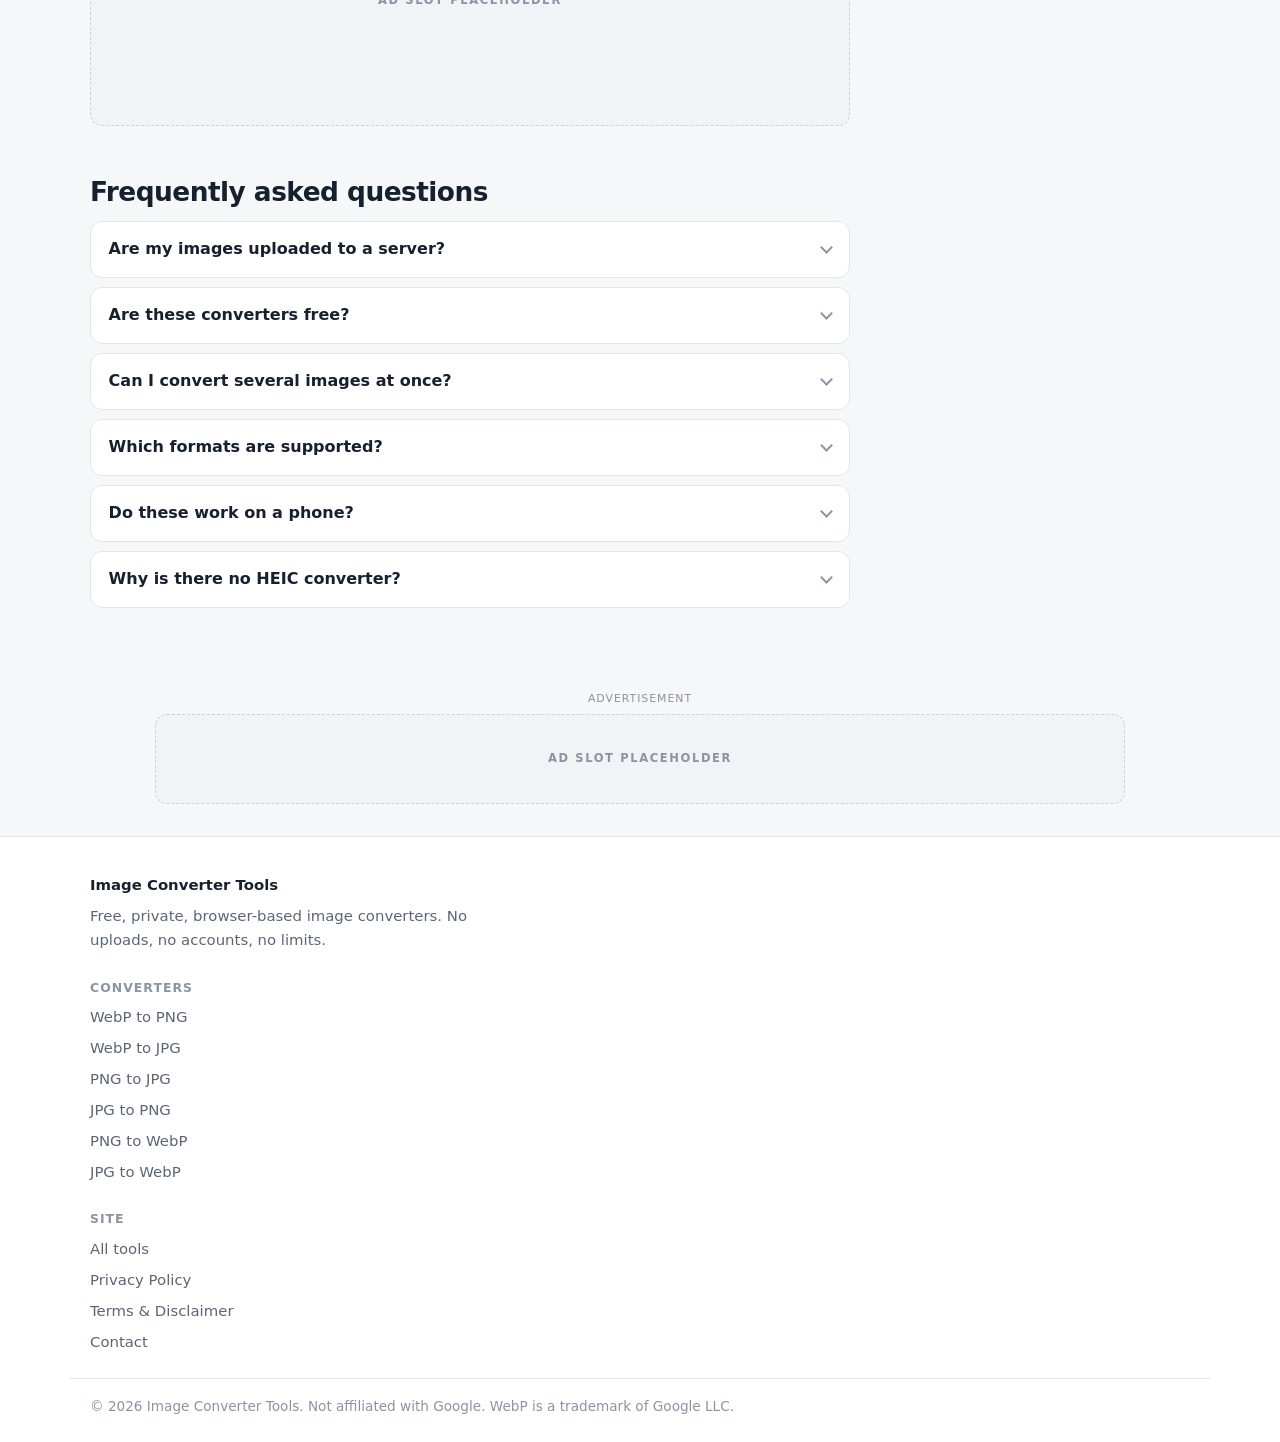
==== commit e2fda5b0: "Expand to six converters with a generated page architecture Turns the single WebP-to-PNG page into a" ====
--- a/index.html
+++ b/index.html
@@ -5,80 +5,100 @@
 <meta name="viewport" content="width=device-width, initial-scale=1">
 <meta name="theme-color" content="#0f172a" media="(prefers-color-scheme: dark)">
 <meta name="theme-color" content="#ffffff" media="(prefers-color-scheme: light)">
+<script>(function(){try{var t=localStorage.getItem("theme");if(t==="light"||t==="dark")document.documentElement.dataset.theme=t}catch(e){}})();</script>
 
 <!-- ==========================================================================
-     SEO METADATA
-     Update the site URL in ONE place per page: the <link rel="canonical"> tag
-     and the og:url / og:image tags below. See README.md -> "Configure site URL".
+     SEO METADATA - generated by tools/build.py from tools/content.py.
+     Edit the content file and re-run the build rather than editing here.
      ========================================================================== -->
-<title>WebP to PNG Converter - Free Online Tool (No Upload)</title>
-<meta name="description" content="Convert WebP to PNG online for free. Drag and drop one or many WebP images and download PNG files instantly. Conversion runs in your browser, so images are never uploaded.">
+<title>Free Online Image Converters - WebP, PNG and JPG (No Upload)</title>
+<meta name="description" content="Free browser-based image converters for WebP, PNG and JPG. Batch convert, adjust quality, and download instantly. Your images are never uploaded to a server.">
 <link rel="canonical" href="https://tasmia288.github.io/image-tools/">
 <meta name="robots" content="index, follow, max-image-preview:large">
 
-<!-- Open Graph -->
 <meta property="og:type" content="website">
-<meta property="og:site_name" content="WebP to PNG Converter">
-<meta property="og:title" content="WebP to PNG Converter - Free Online Tool (No Upload)">
-<meta property="og:description" content="Convert WebP images to PNG in your browser. Free, unlimited, no sign-up, and your files never leave your device.">
+<meta property="og:site_name" content="Image Converter Tools">
+<meta property="og:title" content="Free Online Image Converters - WebP, PNG and JPG (No Upload)">
+<meta property="og:description" content="Free browser-based image converters for WebP, PNG and JPG. Batch convert, adjust quality, and download instantly. Your images are never uploaded to a server.">
 <meta property="og:url" content="https://tasmia288.github.io/image-tools/">
 <meta property="og:image" content="https://tasmia288.github.io/image-tools/assets/img/og-image.png">
 <meta property="og:image:width" content="1200">
 <meta property="og:image:height" content="630">
-<meta property="og:image:alt" content="WebP to PNG Converter - convert images privately in your browser">
 <meta property="og:locale" content="en_US">
 
-<!-- Twitter / X -->
 <meta name="twitter:card" content="summary_large_image">
-<meta name="twitter:title" content="WebP to PNG Converter - Free Online Tool (No Upload)">
-<meta name="twitter:description" content="Convert WebP images to PNG in your browser. Free, unlimited, no sign-up, and your files never leave your device.">
+<meta name="twitter:title" content="Free Online Image Converters - WebP, PNG and JPG (No Upload)">
+<meta name="twitter:description" content="Free browser-based image converters for WebP, PNG and JPG. Batch convert, adjust quality, and download instantly. Your images are never uploaded to a server.">
 <meta name="twitter:image" content="https://tasmia288.github.io/image-tools/assets/img/og-image.png">
 
 <link rel="icon" href="assets/img/favicon.svg" type="image/svg+xml">
-<link rel="apple-touch-icon" href="assets/img/favicon.svg">
+<link rel="apple-touch-icon" href="assets/img/icon-192.png">
+<link rel="manifest" href="manifest.webmanifest">
 <link rel="stylesheet" href="assets/css/styles.css">
-
-<!-- ==========================================================================
-     GOOGLE SEARCH CONSOLE VERIFICATION
-     Paste the HTML-tag verification meta here when you claim the property, e.g.
-     <meta name="google-site-verification" content="YOUR_TOKEN">
-     ========================================================================== -->
-
-<!-- ==========================================================================
-     GOOGLE ANALYTICS (optional)
-     Paste your gtag.js snippet here. Left out by default so the page makes
-     zero third-party requests out of the box.
-     ========================================================================== -->
 
 <!-- ==========================================================================
      GOOGLE ADSENSE LOADER
      After your site is approved, paste the single AdSense script tag here:
      <script async src="https://pagead2.googlesyndication.com/pagead/js/adsbygoogle.js?client=ca-pub-XXXXXXXXXXXXXXXX" crossorigin="anonymous"></script>
-     Then fill in the individual .ad-slot containers further down the page.
+     Then fill in the individual .ad-slot containers in the page body.
+
+     GOOGLE SEARCH CONSOLE VERIFICATION
+     <meta name="google-site-verification" content="YOUR_TOKEN">
+
+     GOOGLE ANALYTICS (optional)
+     Paste your gtag.js snippet here. Omitted by default so the page makes
+     zero third-party requests out of the box.
      ========================================================================== -->
-
 <script type="application/ld+json">
 {
   "@context": "https://schema.org",
   "@graph": [
     {
-      "@type": "WebApplication",
-      "name": "WebP to PNG Converter",
+      "@type": "WebSite",
+      "name": "Image Converter Tools",
       "url": "https://tasmia288.github.io/image-tools/",
-      "applicationCategory": "MultimediaApplication",
-      "operatingSystem": "Any modern web browser",
-      "browserRequirements": "Requires JavaScript and HTML5 Canvas support",
-      "description": "A free browser-based tool that converts WebP images to PNG without uploading files to a server.",
-      "offers": { "@type": "Offer", "price": "0", "priceCurrency": "USD" }
+      "description": "Free browser-based image converters for WebP, PNG and JPG. Batch convert, adjust quality, and download instantly. Your images are never uploaded to a server."
     },
     {
-      "@type": "HowTo",
-      "name": "How to convert WebP to PNG",
-      "totalTime": "PT1M",
-      "step": [
-        { "@type": "HowToStep", "name": "Add your WebP files", "text": "Drag WebP images onto the drop area, or use the Choose WebP files button to pick them from your device." },
-        { "@type": "HowToStep", "name": "Convert", "text": "Press Convert to PNG. Each image is decoded and re-encoded as PNG inside your browser." },
-        { "@type": "HowToStep", "name": "Download", "text": "Download each PNG individually, or use Download all as ZIP when you converted several images." }
+      "@type": "ItemList",
+      "name": "Image converters",
+      "itemListElement": [
+        {
+          "@type": "ListItem",
+          "position": 1,
+          "name": "WebP to PNG Converter",
+          "url": "https://tasmia288.github.io/image-tools/webp-to-png/"
+        },
+        {
+          "@type": "ListItem",
+          "position": 2,
+          "name": "WebP to JPG Converter",
+          "url": "https://tasmia288.github.io/image-tools/webp-to-jpg/"
+        },
+        {
+          "@type": "ListItem",
+          "position": 3,
+          "name": "PNG to JPG Converter",
+          "url": "https://tasmia288.github.io/image-tools/png-to-jpg/"
+        },
+        {
+          "@type": "ListItem",
+          "position": 4,
+          "name": "JPG to PNG Converter",
+          "url": "https://tasmia288.github.io/image-tools/jpg-to-png/"
+        },
+        {
+          "@type": "ListItem",
+          "position": 5,
+          "name": "PNG to WebP Converter",
+          "url": "https://tasmia288.github.io/image-tools/png-to-webp/"
+        },
+        {
+          "@type": "ListItem",
+          "position": 6,
+          "name": "JPG to WebP Converter",
+          "url": "https://tasmia288.github.io/image-tools/jpg-to-webp/"
+        }
       ]
     },
     {
@@ -86,82 +106,50 @@
       "mainEntity": [
         {
           "@type": "Question",
-          "name": "How do I convert WebP to PNG?",
-          "acceptedAnswer": {
-            "@type": "Answer",
-            "text": "Add your WebP files to the drop area at the top of this page, press Convert to PNG, then download the results. The whole process runs in your browser and usually takes a second or two per image."
-          }
-        },
-        {
-          "@type": "Question",
-          "name": "Is this WebP to PNG converter free?",
-          "acceptedAnswer": {
-            "@type": "Answer",
-            "text": "Yes. There is no sign-up, no watermark and no daily quota. The site is supported by advertising, which is why you will see clearly marked ad areas around the tool."
-          }
-        },
-        {
-          "@type": "Question",
           "name": "Are my images uploaded to a server?",
           "acceptedAnswer": {
             "@type": "Answer",
-            "text": "No. Conversion uses your browser's own image decoder and HTML5 Canvas. The site has no backend and no upload endpoint, so there is nowhere for a file to be sent. You can confirm this in the Network tab of your browser's developer tools."
-          }
-        },
-        {
-          "@type": "Question",
-          "name": "Is there a limit on image size?",
-          "acceptedAnswer": {
-            "@type": "Answer",
-            "text": "There is no fixed file-size limit, but conversion is bounded by your device's memory and your browser's maximum canvas size. Images wider or taller than 16,384 pixels, or with a very large total pixel count, may fail — mobile Safari is the strictest here. The tool tells you when an image exceeds what your browser can handle."
-          }
-        },
-        {
-          "@type": "Question",
-          "name": "Can I convert multiple WebP images at once?",
-          "acceptedAnswer": {
-            "@type": "Answer",
-            "text": "Yes. Add as many as you like. They are converted one after another so the interface stays responsive, and you can download them individually or together as a ZIP archive."
-          }
-        },
-        {
-          "@type": "Question",
-          "name": "Does converting WebP to PNG reduce image quality?",
-          "acceptedAnswer": {
-            "@type": "Answer",
-            "text": "The PNG step is lossless, so nothing is lost in conversion. However, if the source was a lossy WebP, the artefacts already baked into it remain — converting cannot restore detail that the WebP encoder discarded."
-          }
-        },
-        {
-          "@type": "Question",
-          "name": "Can I use this converter on mobile?",
-          "acceptedAnswer": {
-            "@type": "Answer",
-            "text": "Yes. The page is responsive and works in mobile Chrome, Safari, Firefox and Edge. Very large images may fail on phones because of tighter memory limits."
-          }
-        },
-        {
-          "@type": "Question",
-          "name": "Why is my PNG bigger than the WebP file?",
-          "acceptedAnswer": {
-            "@type": "Answer",
-            "text": "That is expected. WebP compresses photographic content much more aggressively than PNG. PNG is lossless, so it stores every pixel exactly and the file is usually several times larger."
-          }
-        },
-        {
-          "@type": "Question",
-          "name": "Does the converter keep transparency?",
-          "acceptedAnswer": {
-            "@type": "Answer",
-            "text": "Yes. WebP images with an alpha channel are drawn onto a transparent canvas, and PNG supports full alpha, so transparent areas survive the conversion."
-          }
-        },
-        {
-          "@type": "Question",
-          "name": "Can it convert animated WebP files?",
-          "acceptedAnswer": {
-            "@type": "Answer",
-            "text": "Only the first frame. PNG is a single-frame format, so an animated WebP converts to a still image."
+            "text": "No. Every converter here runs on your own device using your browser's image decoder and HTML5 Canvas. The site is static, with no backend and no upload endpoint, so there is nowhere for a file to be sent. You can confirm this in the Network tab of your browser's developer tools."
+          }
+        },
+        {
+          "@type": "Question",
+          "name": "Are these converters free?",
+          "acceptedAnswer": {
+            "@type": "Answer",
+            "text": "Yes. There is no sign-up, no watermark and no daily quota. The site is supported by advertising, shown in clearly marked areas away from the tools."
+          }
+        },
+        {
+          "@type": "Question",
+          "name": "Can I convert several images at once?",
+          "acceptedAnswer": {
+            "@type": "Answer",
+            "text": "Yes. Every converter accepts multiple files, processes them one at a time so the page stays responsive, and offers a single ZIP archive of the results."
+          }
+        },
+        {
+          "@type": "Question",
+          "name": "Which formats are supported?",
+          "acceptedAnswer": {
+            "@type": "Answer",
+            "text": "Conversion between WebP, PNG and JPG in the combinations listed above. These are the formats every browser can both decode and encode natively, which is what makes instant, private, in-browser conversion possible."
+          }
+        },
+        {
+          "@type": "Question",
+          "name": "Do these work on a phone?",
+          "acceptedAnswer": {
+            "@type": "Answer",
+            "text": "Yes. Every page is responsive and works in mobile Chrome, Safari, Firefox and Edge. Very large images may fail on phones because of tighter memory limits."
+          }
+        },
+        {
+          "@type": "Question",
+          "name": "Why is there no HEIC converter?",
+          "acceptedAnswer": {
+            "@type": "Answer",
+            "text": "Browsers cannot decode HEIC natively, so an in-browser HEIC tool would need to download a large WebAssembly decoder. That would slow every page load, so it is deliberately not offered here."
           }
         }
       ]
@@ -171,74 +159,59 @@
 </script>
 </head>
 <body>
-
-<a class="skip-link" href="#converter">Skip to the converter</a>
+<a class="skip-link" href="#main">Skip to the converter</a>
 
 <header class="site-header">
   <div class="wrap header-inner">
-    <a class="brand" href="./" aria-label="WebP to PNG Converter, home">
-      <svg class="brand-mark" width="28" height="28" viewBox="0 0 32 32" aria-hidden="true" focusable="false">
-        <rect x="1.25" y="1.25" width="29.5" height="29.5" rx="8" fill="none" stroke="currentColor" stroke-width="2.5"/>
-        <path d="M9 20.5 13.5 12l4.5 8.5" fill="none" stroke="currentColor" stroke-width="2.5" stroke-linecap="round" stroke-linejoin="round"/>
-        <circle cx="21.5" cy="12.5" r="2.25" fill="currentColor"/>
-      </svg>
-      <span class="brand-text">WebP&nbsp;to&nbsp;PNG</span>
+    <a class="brand" href="./" aria-label="Image Converter Tools, home">
+      <svg class="brand-mark" width="28" height="28" viewBox="0 0 32 32" aria-hidden="true" focusable="false"><rect x="1.25" y="1.25" width="29.5" height="29.5" rx="8" fill="none" stroke="currentColor" stroke-width="2.5"/><path d="M9 20.5 13.5 12l4.5 8.5" fill="none" stroke="currentColor" stroke-width="2.5" stroke-linecap="round" stroke-linejoin="round"/><circle cx="21.5" cy="12.5" r="2.25" fill="currentColor"/></svg>
+      <span class="brand-text">Image&nbsp;Tools</span>
     </a>
     <nav class="site-nav" aria-label="Primary">
-      <a href="#how-to">How it works</a>
       <a href="#faq">FAQ</a>
+      <a href="privacy.html">Privacy</a>
       <a href="contact.html">Contact</a>
+      <button type="button" class="theme-toggle" id="theme-toggle" aria-label="Switch colour theme"><svg class="icon-sun" width="18" height="18" viewBox="0 0 24 24" aria-hidden="true" focusable="false"><circle cx="12" cy="12" r="4.2" fill="none" stroke="currentColor" stroke-width="1.8"/><path d="M12 2.5v2.2M12 19.3v2.2M2.5 12h2.2M19.3 12h2.2M5.2 5.2l1.6 1.6M17.2 17.2l1.6 1.6M18.8 5.2l-1.6 1.6M6.8 17.2l-1.6 1.6" stroke="currentColor" stroke-width="1.8" stroke-linecap="round"/></svg><svg class="icon-moon" width="18" height="18" viewBox="0 0 24 24" aria-hidden="true" focusable="false"><path d="M20 14.2A8.2 8.2 0 0 1 9.8 4a8.4 8.4 0 1 0 10.2 10.2z" fill="none" stroke="currentColor" stroke-width="1.8" stroke-linejoin="round"/></svg></button>
     </nav>
   </div>
 </header>
 
 <main id="main">
 
-  <!-- ===================== CONVERTER (the product) ===================== -->
-  <section class="hero" id="converter" aria-labelledby="page-title">
+  <section class="hero" aria-labelledby="page-title">
     <div class="wrap">
-      <h1 id="page-title">WebP to PNG Converter</h1>
+      <h1 id="page-title">Free Online Image Converters</h1>
       <p class="lede">
-        Convert WebP images to PNG right here in your browser. Free, unlimited, no sign-up,
-        and your files never leave your device.
+        Convert between WebP, PNG and JPG right in your browser. Free, unlimited, no sign-up —
+        and your images never leave your device.
       </p>
-
-      <div class="tool-card">
-        <!-- Drop zone. The visible button is a real <label> for the file input,
-             so keyboard and screen-reader users get the same entry point. -->
-        <div class="dropzone" id="dropzone">
-          <svg class="dropzone-icon" width="44" height="44" viewBox="0 0 24 24" aria-hidden="true" focusable="false">
-            <path d="M12 16V4m0 0L7.5 8.5M12 4l4.5 4.5" fill="none" stroke="currentColor" stroke-width="1.8" stroke-linecap="round" stroke-linejoin="round"/>
-            <path d="M3.5 15v2.5A2.5 2.5 0 0 0 6 20h12a2.5 2.5 0 0 0 2.5-2.5V15" fill="none" stroke="currentColor" stroke-width="1.8" stroke-linecap="round"/>
-          </svg>
-          <p class="dropzone-title">Drag &amp; drop WebP images here</p>
-          <p class="dropzone-sub">or</p>
-
-          <input type="file" id="file-input" class="visually-hidden"
-                 accept="image/webp,.webp" multiple
-                 aria-describedby="file-help">
-          <label class="btn btn-primary" for="file-input">Choose WebP files</label>
-
-          <p class="dropzone-hint" id="file-help">
-            Accepted file type: <strong>.webp</strong> &middot; Multiple files allowed &middot; Nothing is uploaded
-          </p>
-        </div>
-
-        <!-- Live region: every status change is announced once, politely. -->
-        <p class="status" id="status" role="status" aria-live="polite"></p>
-
-        <div class="progress" id="progress" hidden>
-          <div class="progress-bar" id="progress-bar" role="progressbar"
-               aria-label="Conversion progress" aria-valuemin="0" aria-valuemax="100" aria-valuenow="0"></div>
-        </div>
-
-        <ul class="file-list" id="file-list" aria-label="Selected images"></ul>
-
-        <div class="toolbar" id="toolbar" hidden>
-          <button type="button" class="btn btn-primary" id="convert-btn">Convert to PNG</button>
-          <button type="button" class="btn btn-secondary" id="download-all-btn" hidden>Download all as ZIP</button>
-          <button type="button" class="btn btn-ghost" id="clear-btn">Clear all</button>
-        </div>
+      <div class="hub-grid">
+      <ul class="tool-grid">
+        <li><a href="webp-to-png/">
+          <span class="tool-name">WebP to PNG</span>
+          <span class="tool-desc">Turn WebP images into lossless PNG files that open in any application.</span>
+        </a></li>
+        <li><a href="webp-to-jpg/">
+          <span class="tool-name">WebP to JPG</span>
+          <span class="tool-desc">Convert WebP images to widely compatible JPG files, with adjustable quality.</span>
+        </a></li>
+        <li><a href="png-to-jpg/">
+          <span class="tool-name">PNG to JPG</span>
+          <span class="tool-desc">Shrink oversized PNG screenshots and photos into compact JPG files.</span>
+        </a></li>
+        <li><a href="jpg-to-png/">
+          <span class="tool-name">JPG to PNG</span>
+          <span class="tool-desc">Get a lossless PNG copy of a JPG for editing or transparency work.</span>
+        </a></li>
+        <li><a href="png-to-webp/">
+          <span class="tool-name">PNG to WebP</span>
+          <span class="tool-desc">Compress PNG images into smaller WebP files while keeping transparency.</span>
+        </a></li>
+        <li><a href="jpg-to-webp/">
+          <span class="tool-name">JPG to WebP</span>
+          <span class="tool-desc">Convert JPG photos to WebP and cut page weight by roughly a third.</span>
+        </a></li>
+      </ul>
       </div>
 
       <p class="privacy-note">
@@ -248,188 +221,112 @@
         </svg>
         Your images are processed directly in your browser and are not uploaded to our servers.
       </p>
-
-      <noscript>
-        <p class="alert">This converter needs JavaScript, because the conversion runs on your own device rather than on a server. Please enable JavaScript to use the tool.</p>
-      </noscript>
     </div>
   </section>
 
   <!-- =========================================================================
-       AD SLOT 1 - horizontal leaderboard, below the converter.
-       Replace the placeholder <div> inside with your AdSense <ins> unit:
+       AD SLOT 1 (leaderboard) - replace the placeholder div with your AdSense unit:
          <ins class="adsbygoogle" style="display:block"
-              data-ad-client="ca-pub-XXXXXXXXXXXXXXXX"
-              data-ad-slot="XXXXXXXXXX"
+              data-ad-client="ca-pub-XXXXXXXXXXXXXXXX" data-ad-slot="XXXXXXXXXX"
               data-ad-format="auto" data-full-width-responsive="true"></ins>
          <script>(adsbygoogle = window.adsbygoogle || []).push({});</script>
-       Keep the <aside class="ad-slot"> wrapper - it reserves height so the page
-       does not shift when the ad loads.
+       Keep the <aside> wrapper: it reserves height so the page cannot shift.
        ========================================================================= -->
   <aside class="ad-slot ad-slot--leaderboard wrap" aria-label="Advertisement">
     <div class="ad-container">AD SLOT PLACEHOLDER</div>
   </aside>
 
-  <!-- ===================== SEO / HELP CONTENT ===================== -->
   <div class="wrap content-grid">
     <div class="content-main">
 
-      <section class="section" id="what-is-webp" aria-labelledby="what-is-webp-h">
-        <h2 id="what-is-webp-h">What is WebP?</h2>
+      <section class="section" aria-labelledby="how-h">
+        <h2 id="how-h">How these converters work</h2>
         <p>
-          WebP is an image format developed by Google and released in 2010. It supports both lossy and
-          lossless compression, transparency and animation, and it typically produces files
-          noticeably smaller than an equivalent JPEG or PNG. Because page weight affects search ranking
-          and bounce rate, most content management systems, CDNs and e-commerce platforms now serve WebP
-          automatically, which is why so many images you save from the web arrive with a
-          <code>.webp</code> extension.
+          Every tool on this site does the same three things: it reads your file from disk, decodes it
+          with the image decoder already built into your browser, and re-encodes the pixels to the
+          format you asked for using an HTML5 canvas. All three steps happen on your own machine.
         </p>
         <p>
-          Every current browser can display WebP. The friction shows up outside the browser: plenty of
-          desktop software, printers, older operating systems and upload forms still expect a more
-          traditional format.
+          That design has real consequences. There is no queue and no upload wait, so conversion takes
+          about as long as opening the file. It keeps working after the page has loaded even if your
+          connection drops. And because no server ever receives your images, there is no copy of them
+          anywhere for anyone to leak, retain or scan.
         </p>
       </section>
 
-      <section class="section" id="why-convert" aria-labelledby="why-convert-h">
-        <h2 id="why-convert-h">Why convert WebP to PNG?</h2>
+      <section class="section" aria-labelledby="pick-h">
+        <h2 id="pick-h">Which format should you choose?</h2>
         <ul class="reason-list">
-          <li><strong>Software compatibility.</strong> Older versions of Photoshop, Illustrator, Office and many print or CAD tools cannot open WebP without a plugin. PNG opens everywhere.</li>
-          <li><strong>Upload restrictions.</strong> Job boards, government portals, marketplaces and print services frequently reject anything that is not PNG or JPEG.</li>
-          <li><strong>Lossless editing.</strong> PNG is a lossless container, so repeated save cycles while you retouch an image will not add further compression artefacts.</li>
-          <li><strong>Transparency that travels.</strong> Logos and cut-outs keep their alpha channel in PNG, which is the format most design and presentation tools expect for transparent assets.</li>
-          <li><strong>Documents and slide decks.</strong> Word, PowerPoint, Google Slides and PDF workflows handle PNG far more predictably than WebP.</li>
-          <li><strong>Archiving.</strong> PNG has been a stable, widely implemented standard since 1996, which makes it a safer long-term storage choice.</li>
+          <li><strong>PNG</strong> is lossless. Choose it for logos, icons, screenshots of text, and anything you will edit repeatedly or that needs transparency. Photographs stored as PNG get very large.</li>
+          <li><strong>JPG</strong> is the universal photographic format. Choose it when compatibility matters most — upload forms, print labs, older software — or when you need a photograph to be small and it has no transparency.</li>
+          <li><strong>WebP</strong> is the modern web format. Choose it for images you are publishing online: roughly 25–35% smaller than JPEG at the same quality, with transparency support that JPEG lacks.</li>
         </ul>
       </section>
 
-      <section class="section" id="how-to" aria-labelledby="how-to-h">
-        <h2 id="how-to-h">How to convert WebP to PNG</h2>
-        <ol class="steps">
-          <li>
-            <h3>Add your images</h3>
-            <p>Drag one or more WebP files onto the drop area at the top of this page, or press <strong>Choose WebP files</strong> to pick them from your device. Each file appears in the list with a preview, its original name, pixel dimensions and file size.</p>
-          </li>
-          <li>
-            <h3>Convert</h3>
-            <p>Press <strong>Convert to PNG</strong>. Your browser decodes each WebP, draws it to an HTML5 canvas and re-encodes the pixels as PNG. Files are handled one at a time so the page stays responsive.</p>
-          </li>
-          <li>
-            <h3>Download</h3>
-            <p>Press <strong>Download PNG</strong> next to any finished image, or <strong>Download all as ZIP</strong> to grab everything at once. Filenames keep their original stem, with the extension changed to <code>.png</code>.</p>
-          </li>
-        </ol>
-      </section>
-
-      <!-- =====================================================================
-           AD SLOT 2 - in-content rectangle, between two content sections.
-           Insert your responsive AdSense <ins> unit inside .ad-container.
-           Hidden on small screens (see styles.css) to keep mobile ad density low.
-           ===================================================================== -->
-      <aside class="ad-slot ad-slot--incontent" aria-label="Advertisement">
-        <div class="ad-container">AD SLOT PLACEHOLDER</div>
-      </aside>
-
-      <section class="section" id="quality" aria-labelledby="quality-h">
-        <h2 id="quality-h">What happens to image quality and file size</h2>
-        <p>
-          Writing PNG is a lossless operation: every pixel the browser decoded from the WebP is stored
-          exactly. What conversion cannot do is undo compression that already happened. If the original
-          was a lossy WebP, the detail its encoder discarded is gone for good, and the PNG faithfully
-          reproduces the slightly softened result rather than the original photograph.
-        </p>
-        <p>
-          Expect the PNG to be <strong>larger</strong> than the WebP it came from, often by several times.
-          That is not a fault in the conversion; it is the trade-off between a modern lossy codec and a
-          lossless one. If small file size matters more than compatibility, keep the WebP.
-        </p>
-        <p>
-          Two details worth knowing: an animated WebP becomes a still PNG of its first frame, because PNG
-          holds a single image; and colour profiles are handled by the browser's decoder, so images in
-          wide-gamut colour spaces are converted to the browser's working space.
-        </p>
-      </section>
-
-      <section class="section" id="privacy-section" aria-labelledby="privacy-h">
-        <h2 id="privacy-h">Privacy: nothing is uploaded</h2>
-        <p>
-          Most online converters send your file to a server, process it there and hand back a download
-          link. This one does not. The page is a static site with no backend and no upload endpoint —
-          your images are read from disk by the browser, decoded by the browser and re-encoded by the
-          browser. They stay on your device.
-        </p>
-        <p>
-          A practical consequence: the tool keeps working offline once the page has loaded, and it is
-          safe for images you would not want to hand to a third party. If you would like to verify the
-          claim yourself, open your browser's developer tools, switch to the Network tab and run a
-          conversion — you will see no request carrying your image. Read the full
-          <a href="privacy.html">privacy policy</a> for details on advertising cookies.
-        </p>
-      </section>
+  <!-- =========================================================================
+       AD SLOT 2 (incontent) - replace the placeholder div with your AdSense unit:
+         <ins class="adsbygoogle" style="display:block"
+              data-ad-client="ca-pub-XXXXXXXXXXXXXXXX" data-ad-slot="XXXXXXXXXX"
+              data-ad-format="auto" data-full-width-responsive="true"></ins>
+         <script>(adsbygoogle = window.adsbygoogle || []).push({});</script>
+       Keep the <aside> wrapper: it reserves height so the page cannot shift.
+       ========================================================================= -->
+  <aside class="ad-slot ad-slot--incontent" aria-label="Advertisement">
+    <div class="ad-container">AD SLOT PLACEHOLDER</div>
+  </aside>
 
       <section class="section" id="faq" aria-labelledby="faq-h">
         <h2 id="faq-h">Frequently asked questions</h2>
         <div class="faq">
           <details>
-            <summary>How do I convert WebP to PNG?</summary>
-            <p>Add your WebP files to the drop area at the top of this page, press <strong>Convert to PNG</strong>, then download the results. The whole process runs in your browser and usually takes a second or two per image.</p>
-          </details>
-          <details>
-            <summary>Is this WebP to PNG converter free?</summary>
-            <p>Yes. There is no sign-up, no watermark and no daily quota. The site is supported by advertising, which is why you will see clearly marked ad areas around the tool.</p>
-          </details>
-          <details>
             <summary>Are my images uploaded to a server?</summary>
-            <p>No. Conversion uses your browser's own image decoder and HTML5 Canvas. The site has no backend and no upload endpoint, so there is nowhere for a file to be sent. You can confirm this in the Network tab of your browser's developer tools.</p>
-          </details>
-          <details>
-            <summary>Is there a limit on image size?</summary>
-            <p>There is no fixed file-size limit, but conversion is bounded by your device's memory and your browser's maximum canvas size. Images wider or taller than 16,384 pixels, or with a very large total pixel count, may fail — mobile Safari is the strictest here. The tool tells you when an image exceeds what your browser can handle.</p>
-          </details>
-          <details>
-            <summary>Can I convert multiple WebP images at once?</summary>
-            <p>Yes. Add as many as you like. They are converted one after another so the interface stays responsive, and you can download them individually or together as a ZIP archive.</p>
-          </details>
-          <details>
-            <summary>Does converting WebP to PNG reduce image quality?</summary>
-            <p>The PNG step is lossless, so nothing is lost in conversion. However, if the source was a lossy WebP, the artefacts already baked into it remain — converting cannot restore detail that the WebP encoder discarded.</p>
-          </details>
-          <details>
-            <summary>Can I use this converter on mobile?</summary>
-            <p>Yes. The page is responsive and works in mobile Chrome, Safari, Firefox and Edge. Very large images may fail on phones because of tighter memory limits.</p>
-          </details>
-          <details>
-            <summary>Why is my PNG bigger than the WebP file?</summary>
-            <p>That is expected. WebP compresses photographic content much more aggressively than PNG. PNG is lossless, so it stores every pixel exactly and the file is usually several times larger.</p>
-          </details>
-          <details>
-            <summary>Does the converter keep transparency?</summary>
-            <p>Yes. WebP images with an alpha channel are drawn onto a transparent canvas, and PNG supports full alpha, so transparent areas survive the conversion.</p>
-          </details>
-          <details>
-            <summary>Can it convert animated WebP files?</summary>
-            <p>Only the first frame. PNG is a single-frame format, so an animated WebP converts to a still image.</p>
+            <p>No. Every converter here runs on your own device using your browser&#x27;s image decoder and HTML5 Canvas. The site is static, with no backend and no upload endpoint, so there is nowhere for a file to be sent. You can confirm this in the Network tab of your browser&#x27;s developer tools.</p>
+          </details>
+          <details>
+            <summary>Are these converters free?</summary>
+            <p>Yes. There is no sign-up, no watermark and no daily quota. The site is supported by advertising, shown in clearly marked areas away from the tools.</p>
+          </details>
+          <details>
+            <summary>Can I convert several images at once?</summary>
+            <p>Yes. Every converter accepts multiple files, processes them one at a time so the page stays responsive, and offers a single ZIP archive of the results.</p>
+          </details>
+          <details>
+            <summary>Which formats are supported?</summary>
+            <p>Conversion between WebP, PNG and JPG in the combinations listed above. These are the formats every browser can both decode and encode natively, which is what makes instant, private, in-browser conversion possible.</p>
+          </details>
+          <details>
+            <summary>Do these work on a phone?</summary>
+            <p>Yes. Every page is responsive and works in mobile Chrome, Safari, Firefox and Edge. Very large images may fail on phones because of tighter memory limits.</p>
+          </details>
+          <details>
+            <summary>Why is there no HEIC converter?</summary>
+            <p>Browsers cannot decode HEIC natively, so an in-browser HEIC tool would need to download a large WebAssembly decoder. That would slow every page load, so it is deliberately not offered here.</p>
           </details>
         </div>
       </section>
 
     </div>
 
-    <!-- =======================================================================
-         AD SLOT 3 - desktop sidebar, sticky. Sits beside the article text,
-         never beside the converter or its buttons. Hidden below 1080px.
-         Insert your AdSense <ins> unit inside .ad-container.
-         ======================================================================= -->
-    <aside class="ad-rail" aria-label="Advertisement">
-      <div class="ad-slot ad-slot--rail">
-        <div class="ad-container">AD SLOT PLACEHOLDER</div>
-      </div>
-    </aside>
+  <!-- =========================================================================
+       AD SLOT 3 (rail) - replace the placeholder div with your AdSense unit:
+         <ins class="adsbygoogle" style="display:block"
+              data-ad-client="ca-pub-XXXXXXXXXXXXXXXX" data-ad-slot="XXXXXXXXXX"
+              data-ad-format="auto" data-full-width-responsive="true"></ins>
+         <script>(adsbygoogle = window.adsbygoogle || []).push({});</script>
+       Keep the <aside> wrapper: it reserves height so the page cannot shift.
+       ========================================================================= -->
+    <aside class="ad-slot ad-slot--rail" aria-label="Advertisement">
+      <div class="ad-container">AD SLOT PLACEHOLDER</div>
+  </aside>
   </div>
 
   <!-- =========================================================================
-       AD SLOT 4 - horizontal unit above the footer, after the content.
-       Insert your AdSense <ins> unit inside .ad-container.
+       AD SLOT 4 (leaderboard) - replace the placeholder div with your AdSense unit:
+         <ins class="adsbygoogle" style="display:block"
+              data-ad-client="ca-pub-XXXXXXXXXXXXXXXX" data-ad-slot="XXXXXXXXXX"
+              data-ad-format="auto" data-full-width-responsive="true"></ins>
+         <script>(adsbygoogle = window.adsbygoogle || []).push({});</script>
+       Keep the <aside> wrapper: it reserves height so the page cannot shift.
        ========================================================================= -->
   <aside class="ad-slot ad-slot--leaderboard wrap" aria-label="Advertisement">
     <div class="ad-container">AD SLOT PLACEHOLDER</div>
@@ -440,20 +337,24 @@
 <footer class="site-footer">
   <div class="wrap footer-inner">
     <div class="footer-brand">
-      <strong>WebP to PNG Converter</strong>
-      <p>A free, private, browser-based image tool. No uploads, no accounts, no limits.</p>
+      <strong>Image Converter Tools</strong>
+      <p>Free, private, browser-based image converters. No uploads, no accounts, no limits.</p>
     </div>
-    <nav class="footer-nav" aria-label="Footer">
-      <h2 class="footer-heading">Pages</h2>
+    <nav class="footer-nav" aria-label="Converters">
+      <h2 class="footer-heading">Converters</h2>
       <ul>
-        <li><a href="./">WebP to PNG Converter</a></li>
-        <li><a href="#how-to">How to convert</a></li>
-        <li><a href="#faq">FAQ</a></li>
+        <li><a href="webp-to-png/">WebP to PNG</a></li>
+        <li><a href="webp-to-jpg/">WebP to JPG</a></li>
+        <li><a href="png-to-jpg/">PNG to JPG</a></li>
+        <li><a href="jpg-to-png/">JPG to PNG</a></li>
+        <li><a href="png-to-webp/">PNG to WebP</a></li>
+        <li><a href="jpg-to-webp/">JPG to WebP</a></li>
       </ul>
     </nav>
     <nav class="footer-nav" aria-label="Legal">
-      <h2 class="footer-heading">Legal</h2>
+      <h2 class="footer-heading">Site</h2>
       <ul>
+        <li><a href="./">All tools</a></li>
         <li><a href="privacy.html">Privacy Policy</a></li>
         <li><a href="terms.html">Terms &amp; Disclaimer</a></li>
         <li><a href="contact.html">Contact</a></li>
@@ -461,10 +362,10 @@
     </nav>
   </div>
   <div class="wrap footer-bottom">
-    <p>&copy; <span id="year">2026</span> WebP to PNG Converter. Not affiliated with Google. WebP is a trademark of Google LLC.</p>
+    <p>&copy; <span id="year">2026</span> Image Converter Tools. Not affiliated with Google. WebP is a trademark of Google LLC.</p>
   </div>
 </footer>
 
-<script type="module" src="assets/js/app.js"></script>
+<script src="assets/js/theme.js" defer></script>
 </body>
 </html>
--- a/assets/css/styles.css
+++ b/assets/css/styles.css
@@ -35,8 +35,11 @@
   --mono: ui-monospace, SFMono-Regular, Menlo, Consolas, monospace;
 }
 
+/* Dark palette. Declared twice on purpose: once for the OS preference (unless
+   the visitor has explicitly chosen light) and once for an explicit choice, so
+   the toggle can override the system in both directions. */
 @media (prefers-color-scheme: dark) {
-  :root {
+  :root:not([data-theme="light"]) {
     --bg:            #0e131b;
     --surface:       #161d27;
     --surface-alt:   #1c2531;
@@ -56,6 +59,25 @@
   }
 }
 
+:root[data-theme="dark"] {
+  --bg:            #0e131b;
+  --surface:       #161d27;
+  --surface-alt:   #1c2531;
+  --border:        #28313d;
+  --border-strong: #3a4553;
+  --text:          #e8ecf2;
+  --text-muted:    #a3adbb;
+  --text-faint:    #7c8797;
+  --accent:        #6d9bff;
+  --accent-hover:  #8bb0ff;
+  --accent-soft:   #1b2740;
+  --success:       #4ecfa0;
+  --success-soft:  #142a23;
+  --danger:        #ff8f7e;
+  --danger-soft:   #33191a;
+  --shadow-md:     0 4px 20px -6px rgba(0, 0, 0, .5);
+}
+
 /* ---------- Reset ---------- */
 *, *::before, *::after { box-sizing: border-box; }
 /* Components below set display:flex/grid, which would otherwise beat the UA
@@ -128,6 +150,11 @@
 
 /* ---------- Hero + converter ---------- */
 .hero { padding: clamp(1.75rem, 1rem + 3vw, 3rem) 0 .5rem; text-align: center; }
+.crumbs { font-size: .84rem; color: var(--text-faint); margin-bottom: .75rem; }
+.crumbs a { color: var(--text-muted); text-decoration: none; }
+.crumbs a:hover { color: var(--accent); text-decoration: underline; }
+.crumbs span { margin: 0 .35rem; }
+.hub-grid { max-width: 900px; margin: 0 auto; text-align: left; }
 .hero h1 { margin-bottom: .35em; }
 .lede {
   max-width: 60ch; margin: 0 auto 1.75rem;
@@ -178,6 +205,43 @@
 .btn-sm { padding: .5rem .85rem; font-size: .87rem; border-radius: 8px; }
 .btn:disabled, .btn[aria-disabled="true"] { opacity: .55; cursor: not-allowed; }
 
+/* ---------- Theme toggle ---------- */
+.theme-toggle {
+  display: inline-grid; place-items: center;
+  width: 36px; height: 36px; padding: 0; flex: none;
+  border-radius: 9px; border: 1px solid var(--border);
+  background: transparent; color: var(--text-muted); cursor: pointer;
+}
+.theme-toggle:hover { background: var(--surface-alt); color: var(--text); }
+.theme-toggle .icon-sun { display: none; }
+:root[data-theme="dark"] .theme-toggle .icon-sun,
+:root:not([data-theme="light"]) .theme-toggle .icon-sun { display: block; }
+:root[data-theme="dark"] .theme-toggle .icon-moon,
+:root:not([data-theme="light"]) .theme-toggle .icon-moon { display: none; }
+@media (prefers-color-scheme: light) {
+  :root:not([data-theme="dark"]) .theme-toggle .icon-sun { display: none; }
+  :root:not([data-theme="dark"]) .theme-toggle .icon-moon { display: block; }
+}
+:root[data-theme="light"] .theme-toggle .icon-sun { display: none; }
+:root[data-theme="light"] .theme-toggle .icon-moon { display: block; }
+
+/* ---------- Conversion options ---------- */
+.options {
+  display: flex; flex-wrap: wrap; gap: 1.25rem 2rem; align-items: center;
+  margin-top: 1.15rem; padding: .9rem 1rem;
+  border: 1px solid var(--border); border-radius: var(--radius);
+  background: var(--surface-alt);
+}
+.option { display: flex; align-items: center; gap: .6rem; font-size: .9rem; }
+.option label { color: var(--text-muted); font-weight: 550; }
+.option input[type="range"] { width: 150px; accent-color: var(--accent); }
+.option input[type="color"] {
+  width: 34px; height: 30px; padding: 0; cursor: pointer;
+  border: 1px solid var(--border-strong); border-radius: 7px; background: none;
+}
+.option output { font-variant-numeric: tabular-nums; font-weight: 620; min-width: 3.2em; }
+.option-hint { font-size: .82rem; color: var(--text-faint); }
+
 /* ---------- Status + progress ---------- */
 .status { margin: 1rem 0 0; font-size: .93rem; color: var(--text-muted); min-height: 1.5em; }
 .status:empty { margin: 0; min-height: 0; }
@@ -256,6 +320,27 @@
   border-radius: var(--radius); border: 1px solid var(--danger);
   background: var(--danger-soft); color: var(--text); text-align: left; font-size: .95rem;
 }
+
+/* ---------- Tool grid (hub page + "other tools" blocks) ---------- */
+.tool-grid {
+  list-style: none; margin: 0; padding: 0;
+  display: grid; gap: .85rem;
+  grid-template-columns: repeat(auto-fill, minmax(240px, 1fr));
+}
+.tool-grid a {
+  display: block; height: 100%;
+  padding: 1rem 1.1rem; text-decoration: none;
+  border: 1px solid var(--border); border-radius: var(--radius);
+  background: var(--surface); color: var(--text);
+  transition: border-color .15s ease, background-color .15s ease;
+}
+.tool-grid a:hover { border-color: var(--accent); background: var(--accent-soft); color: var(--text); }
+.tool-grid a[aria-current="page"] { border-color: var(--accent); background: var(--accent-soft); }
+.tool-grid .tool-name { display: block; font-weight: 640; font-size: 1rem; margin-bottom: .2rem; }
+.tool-grid .tool-desc { display: block; font-size: .86rem; color: var(--text-muted); line-height: 1.5; }
+
+.related { padding-block: 1.4rem; }
+.related h2 { font-size: 1.2rem; }
 
 /* ---------- Content ---------- */
 .content-grid {
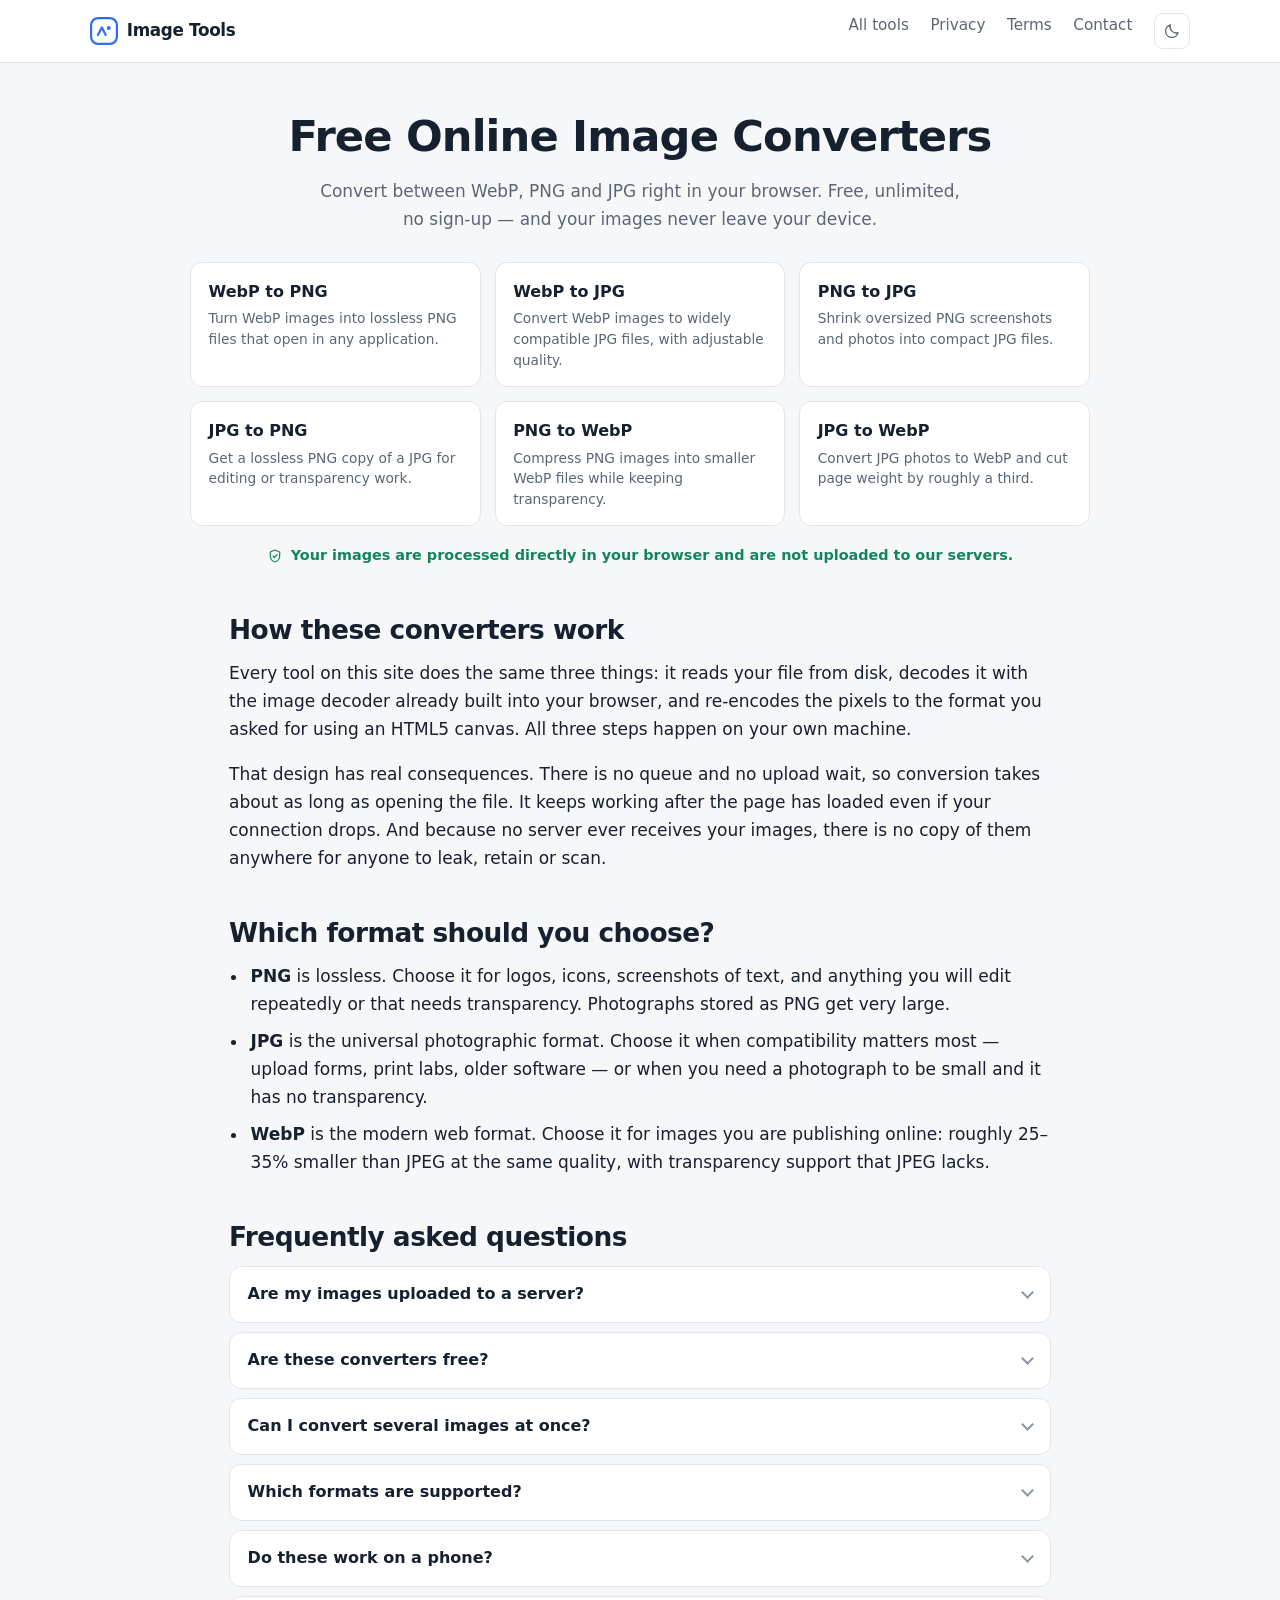
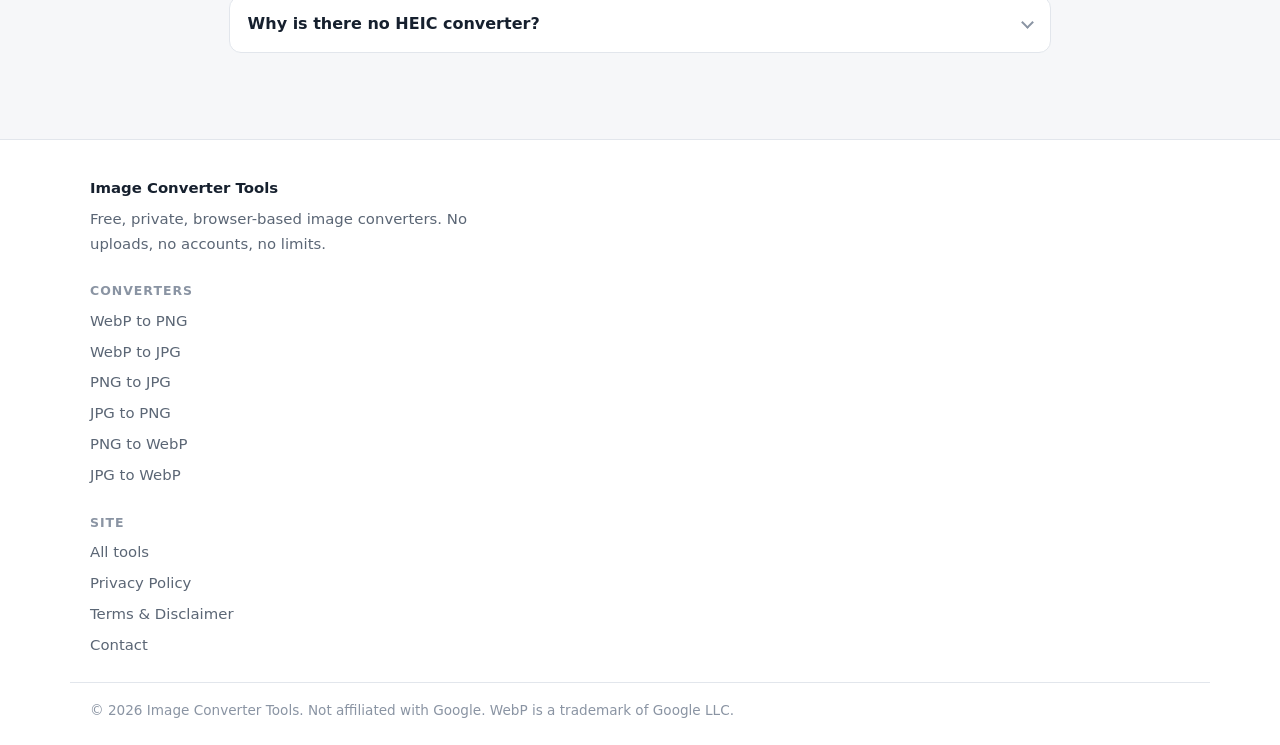
==== commit 8dd4d1a5: "Hide ad slots until real units exist; unify nav; obfuscate email Three pre-AdSense fixes.  Ad slots " ====
--- a/index.html
+++ b/index.html
@@ -117,7 +117,7 @@
           "name": "Are these converters free?",
           "acceptedAnswer": {
             "@type": "Answer",
-            "text": "Yes. There is no sign-up, no watermark and no daily quota. The site is supported by advertising, shown in clearly marked areas away from the tools."
+            "text": "Yes. There is no sign-up, no watermark and no daily quota. Running costs are covered by advertising, which is kept clearly labelled and separate from the tools."
           }
         },
         {
@@ -168,8 +168,9 @@
       <span class="brand-text">Image&nbsp;Tools</span>
     </a>
     <nav class="site-nav" aria-label="Primary">
-      <a href="#faq">FAQ</a>
+      <a href="./">All tools</a>
       <a href="privacy.html">Privacy</a>
+      <a href="terms.html">Terms</a>
       <a href="contact.html">Contact</a>
       <button type="button" class="theme-toggle" id="theme-toggle" aria-label="Switch colour theme"><svg class="icon-sun" width="18" height="18" viewBox="0 0 24 24" aria-hidden="true" focusable="false"><circle cx="12" cy="12" r="4.2" fill="none" stroke="currentColor" stroke-width="1.8"/><path d="M12 2.5v2.2M12 19.3v2.2M2.5 12h2.2M19.3 12h2.2M5.2 5.2l1.6 1.6M17.2 17.2l1.6 1.6M18.8 5.2l-1.6 1.6M6.8 17.2l-1.6 1.6" stroke="currentColor" stroke-width="1.8" stroke-linecap="round"/></svg><svg class="icon-moon" width="18" height="18" viewBox="0 0 24 24" aria-hidden="true" focusable="false"><path d="M20 14.2A8.2 8.2 0 0 1 9.8 4a8.4 8.4 0 1 0 10.2 10.2z" fill="none" stroke="currentColor" stroke-width="1.8" stroke-linejoin="round"/></svg></button>
     </nav>
@@ -224,17 +225,19 @@
     </div>
   </section>
 
-  <!-- =========================================================================
-       AD SLOT 1 (leaderboard) - replace the placeholder div with your AdSense unit:
-         <ins class="adsbygoogle" style="display:block"
-              data-ad-client="ca-pub-XXXXXXXXXXXXXXXX" data-ad-slot="XXXXXXXXXX"
-              data-ad-format="auto" data-full-width-responsive="true"></ins>
-         <script>(adsbygoogle = window.adsbygoogle || []).push({});</script>
-       Keep the <aside> wrapper: it reserves height so the page cannot shift.
-       ========================================================================= -->
+  <!-- AD SLOT 1 (leaderboard)
+       To activate: fill in the two IDs below, then remove this opening comment
+       marker and the closing one after the </aside>. Keep the <aside> wrapper —
+       it reserves the slot's height so a late-loading ad cannot shift the page.
+
   <aside class="ad-slot ad-slot--leaderboard wrap" aria-label="Advertisement">
-    <div class="ad-container">AD SLOT PLACEHOLDER</div>
+    <ins class="adsbygoogle" style="display:block"
+         data-ad-client="ca-pub-XXXXXXXXXXXXXXXX" data-ad-slot="XXXXXXXXXX"
+         data-ad-format="auto" data-full-width-responsive="true"></ins>
+    <script>(adsbygoogle = window.adsbygoogle || []).push({});</script>
   </aside>
+
+  -->
 
   <div class="wrap content-grid">
     <div class="content-main">
@@ -263,17 +266,19 @@
         </ul>
       </section>
 
-  <!-- =========================================================================
-       AD SLOT 2 (incontent) - replace the placeholder div with your AdSense unit:
-         <ins class="adsbygoogle" style="display:block"
-              data-ad-client="ca-pub-XXXXXXXXXXXXXXXX" data-ad-slot="XXXXXXXXXX"
-              data-ad-format="auto" data-full-width-responsive="true"></ins>
-         <script>(adsbygoogle = window.adsbygoogle || []).push({});</script>
-       Keep the <aside> wrapper: it reserves height so the page cannot shift.
-       ========================================================================= -->
+  <!-- AD SLOT 2 (incontent)
+       To activate: fill in the two IDs below, then remove this opening comment
+       marker and the closing one after the </aside>. Keep the <aside> wrapper —
+       it reserves the slot's height so a late-loading ad cannot shift the page.
+
   <aside class="ad-slot ad-slot--incontent" aria-label="Advertisement">
-    <div class="ad-container">AD SLOT PLACEHOLDER</div>
+    <ins class="adsbygoogle" style="display:block"
+         data-ad-client="ca-pub-XXXXXXXXXXXXXXXX" data-ad-slot="XXXXXXXXXX"
+         data-ad-format="auto" data-full-width-responsive="true"></ins>
+    <script>(adsbygoogle = window.adsbygoogle || []).push({});</script>
   </aside>
+
+  -->
 
       <section class="section" id="faq" aria-labelledby="faq-h">
         <h2 id="faq-h">Frequently asked questions</h2>
@@ -284,7 +289,7 @@
           </details>
           <details>
             <summary>Are these converters free?</summary>
-            <p>Yes. There is no sign-up, no watermark and no daily quota. The site is supported by advertising, shown in clearly marked areas away from the tools.</p>
+            <p>Yes. There is no sign-up, no watermark and no daily quota. Running costs are covered by advertising, which is kept clearly labelled and separate from the tools.</p>
           </details>
           <details>
             <summary>Can I convert several images at once?</summary>
@@ -307,30 +312,34 @@
 
     </div>
 
-  <!-- =========================================================================
-       AD SLOT 3 (rail) - replace the placeholder div with your AdSense unit:
-         <ins class="adsbygoogle" style="display:block"
-              data-ad-client="ca-pub-XXXXXXXXXXXXXXXX" data-ad-slot="XXXXXXXXXX"
-              data-ad-format="auto" data-full-width-responsive="true"></ins>
-         <script>(adsbygoogle = window.adsbygoogle || []).push({});</script>
-       Keep the <aside> wrapper: it reserves height so the page cannot shift.
-       ========================================================================= -->
-    <aside class="ad-slot ad-slot--rail" aria-label="Advertisement">
-      <div class="ad-container">AD SLOT PLACEHOLDER</div>
+  <!-- AD SLOT 3 (rail)
+       To activate: fill in the two IDs below, then remove this opening comment
+       marker and the closing one after the </aside>. Keep the <aside> wrapper —
+       it reserves the slot's height so a late-loading ad cannot shift the page.
+
+  <aside class="ad-slot ad-slot--rail" aria-label="Advertisement">
+    <ins class="adsbygoogle" style="display:block"
+         data-ad-client="ca-pub-XXXXXXXXXXXXXXXX" data-ad-slot="XXXXXXXXXX"
+         data-ad-format="auto" data-full-width-responsive="true"></ins>
+    <script>(adsbygoogle = window.adsbygoogle || []).push({});</script>
   </aside>
+
+  -->
   </div>
 
-  <!-- =========================================================================
-       AD SLOT 4 (leaderboard) - replace the placeholder div with your AdSense unit:
-         <ins class="adsbygoogle" style="display:block"
-              data-ad-client="ca-pub-XXXXXXXXXXXXXXXX" data-ad-slot="XXXXXXXXXX"
-              data-ad-format="auto" data-full-width-responsive="true"></ins>
-         <script>(adsbygoogle = window.adsbygoogle || []).push({});</script>
-       Keep the <aside> wrapper: it reserves height so the page cannot shift.
-       ========================================================================= -->
+  <!-- AD SLOT 4 (leaderboard)
+       To activate: fill in the two IDs below, then remove this opening comment
+       marker and the closing one after the </aside>. Keep the <aside> wrapper —
+       it reserves the slot's height so a late-loading ad cannot shift the page.
+
   <aside class="ad-slot ad-slot--leaderboard wrap" aria-label="Advertisement">
-    <div class="ad-container">AD SLOT PLACEHOLDER</div>
+    <ins class="adsbygoogle" style="display:block"
+         data-ad-client="ca-pub-XXXXXXXXXXXXXXXX" data-ad-slot="XXXXXXXXXX"
+         data-ad-format="auto" data-full-width-responsive="true"></ins>
+    <script>(adsbygoogle = window.adsbygoogle || []).push({});</script>
   </aside>
+
+  -->
 
 </main>
 
--- a/assets/css/styles.css
+++ b/assets/css/styles.css
@@ -417,9 +417,8 @@
   .ad-slot--leaderboard .ad-container { min-height: 90px; max-width: 970px; margin-inline: auto; }
 }
 
-/* Desktop-only sidebar rail. */
-.ad-rail { display: none; }
-.ad-slot--rail { position: sticky; top: 1.5rem; margin-block: 0; }
+/* Desktop-only sidebar rail. Hidden until there is room for it. */
+.ad-slot--rail { display: none; }
 
 /* Keep mobile ad density low: drop the in-content rectangle on small screens. */
 @media (max-width: 599px) {
@@ -481,6 +480,15 @@
 }
 
 @media (min-width: 1080px) {
-  .content-grid { grid-template-columns: minmax(0, 1fr) 300px; }
-  .ad-rail { display: block; padding-top: 1.4rem; }
-}
+  /* The second column only exists when a rail ad is actually present. While the
+     slot is commented out, the article gets the full width and centres itself
+     instead of leaving a dead 300px gutter. Uncommenting the ad restores the
+     two-column layout with no other change. */
+  .content-grid:has(.ad-slot--rail) { grid-template-columns: minmax(0, 1fr) 300px; }
+  .content-grid:not(:has(.ad-slot--rail)) .content-main { margin-inline: auto; }
+  .ad-slot--rail {
+    display: block;
+    position: sticky; top: 1.5rem;
+    margin-block: 0; padding-top: 1.4rem;
+  }
+}
